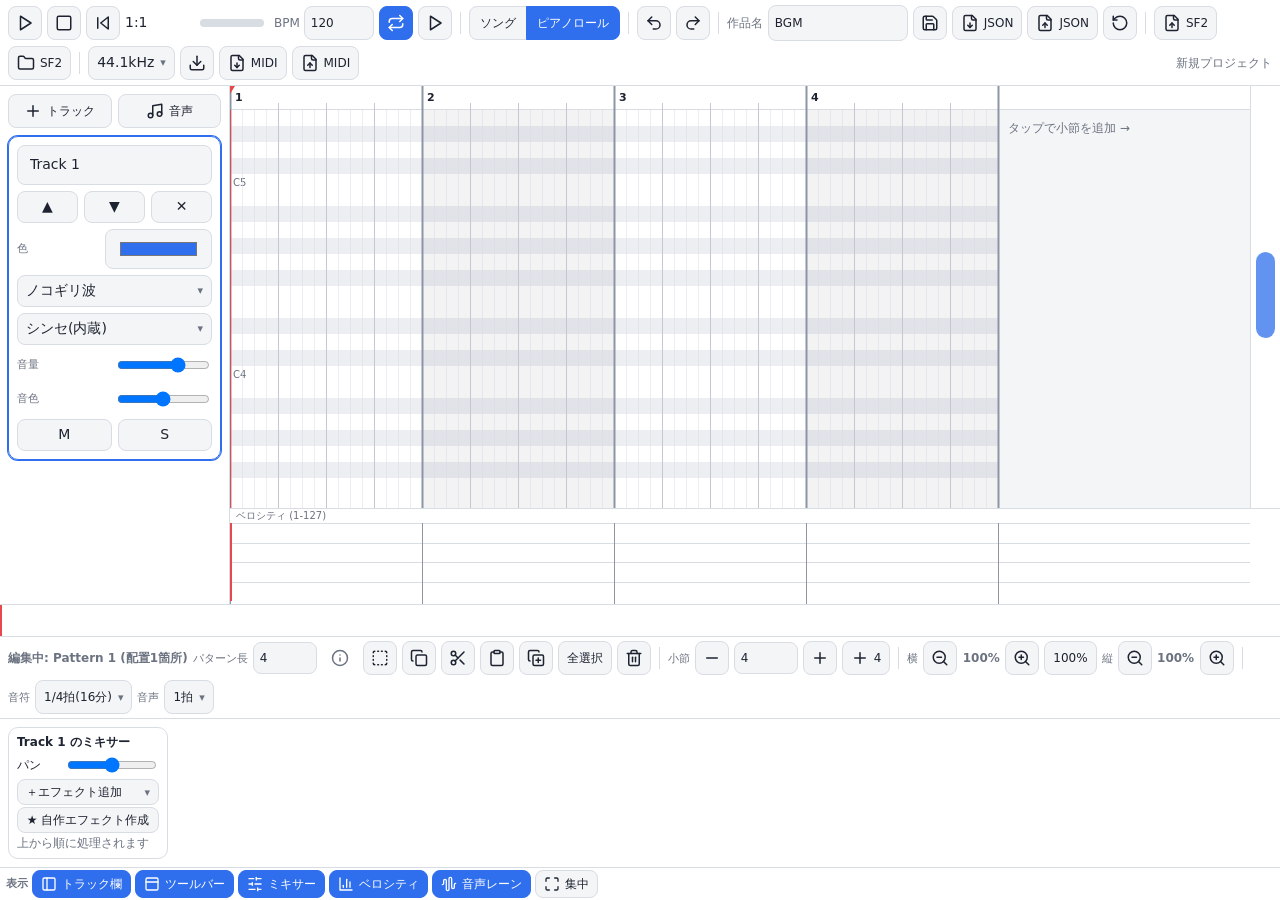
==== index.html @ 02122713 "Add files via upload" ====
<!DOCTYPE html>
<html lang="ja">
<head>
<meta charset="utf-8">
<meta name="viewport" content="width=device-width, initial-scale=1, viewport-fit=cover">
<link rel="icon" type="image/svg+xml" href="./favicon.svg">
<link rel="apple-touch-icon" href="./favicon.svg">
<title>BGM-notpc BGM</title>
<link rel="stylesheet" href="style.css">
</head>
<body>
<!-- アイコン: Lucide (https://lucide.dev, ISC License) をインラインSVGとして埋め込み。外部ファイル・通信は不要 -->
<svg width="0" height="0" style="position:absolute" aria-hidden="true" focusable="false"><defs>
<symbol id="i-play" viewBox="0 0 24 24"><polygon points="6 3 20 12 6 21 6 3"/></symbol>
<symbol id="i-pause" viewBox="0 0 24 24"><rect x="14" y="4" width="4" height="16" rx="1"/><rect x="6" y="4" width="4" height="16" rx="1"/></symbol>
<symbol id="i-square" viewBox="0 0 24 24"><rect width="18" height="18" x="3" y="3" rx="2"/></symbol>
<symbol id="i-skip-back" viewBox="0 0 24 24"><polygon points="19 20 9 12 19 4 19 20"/><line x1="5" x2="5" y1="19" y2="5"/></symbol>
<symbol id="i-repeat" viewBox="0 0 24 24"><path d="m17 2 4 4-4 4"/><path d="M3 11v-1a4 4 0 0 1 4-4h14"/><path d="m7 22-4-4 4-4"/><path d="M21 13v1a4 4 0 0 1-4 4H3"/></symbol>
<symbol id="i-undo" viewBox="0 0 24 24"><path d="M9 14 4 9l5-5"/><path d="M4 9h10.5a5.5 5.5 0 0 1 5.5 5.5a5.5 5.5 0 0 1-5.5 5.5H11"/></symbol>
<symbol id="i-redo" viewBox="0 0 24 24"><path d="m15 14 5-5-5-5"/><path d="M20 9H9.5A5.5 5.5 0 0 0 4 14.5A5.5 5.5 0 0 0 9.5 20H13"/></symbol>
<symbol id="i-save" viewBox="0 0 24 24"><path d="M15.2 3a2 2 0 0 1 1.4.6l3.8 3.8a2 2 0 0 1 .6 1.4V19a2 2 0 0 1-2 2H5a2 2 0 0 1-2-2V5a2 2 0 0 1 2-2z"/><path d="M17 21v-7a1 1 0 0 0-1-1H8a1 1 0 0 0-1 1v7"/><path d="M7 3v4a1 1 0 0 0 1 1h7"/></symbol>
<symbol id="i-download" viewBox="0 0 24 24"><path d="M21 15v4a2 2 0 0 1-2 2H5a2 2 0 0 1-2-2v-4"/><polyline points="7 10 12 15 17 10"/><line x1="12" x2="12" y1="15" y2="3"/></symbol>
<symbol id="i-file-down" viewBox="0 0 24 24"><path d="M15 2H6a2 2 0 0 0-2 2v16a2 2 0 0 0 2 2h12a2 2 0 0 0 2-2V7Z"/><path d="M14 2v4a2 2 0 0 0 2 2h4"/><path d="M12 18v-6"/><path d="m9 15 3 3 3-3"/></symbol>
<symbol id="i-file-up" viewBox="0 0 24 24"><path d="M15 2H6a2 2 0 0 0-2 2v16a2 2 0 0 0 2 2h12a2 2 0 0 0 2-2V7Z"/><path d="M14 2v4a2 2 0 0 0 2 2h4"/><path d="M12 12v6"/><path d="m15 15-3-3-3 3"/></symbol>
<symbol id="i-reset" viewBox="0 0 24 24"><path d="M3 12a9 9 0 1 0 9-9 9.75 9.75 0 0 0-6.74 2.74L3 8"/><path d="M3 3v5h5"/></symbol>
<symbol id="i-folder" viewBox="0 0 24 24"><path d="M20 20a2 2 0 0 0 2-2V8a2 2 0 0 0-2-2h-7.9a2 2 0 0 1-1.69-.9L9.6 3.9A2 2 0 0 0 7.93 3H4a2 2 0 0 0-2 2v13a2 2 0 0 0 2 2Z"/></symbol>
<symbol id="i-music" viewBox="0 0 24 24"><path d="M9 18V5l12-2v13"/><circle cx="6" cy="18" r="3"/><circle cx="18" cy="16" r="3"/></symbol>
<symbol id="i-plus" viewBox="0 0 24 24"><path d="M5 12h14"/><path d="M12 5v14"/></symbol>
<symbol id="i-minus" viewBox="0 0 24 24"><path d="M5 12h14"/></symbol>
<symbol id="i-trash" viewBox="0 0 24 24"><path d="M3 6h18"/><path d="M19 6v14c0 1-1 2-2 2H7c-1 0-2-1-2-2V6"/><path d="M8 6V4c0-1 1-2 2-2h4c1 0 2 1 2 2v2"/><line x1="10" x2="10" y1="11" y2="17"/><line x1="14" x2="14" y1="11" y2="17"/></symbol>
<symbol id="i-copy" viewBox="0 0 24 24"><rect width="14" height="14" x="8" y="8" rx="2" ry="2"/><path d="M4 16c-1.1 0-2-.9-2-2V4c0-1.1.9-2 2-2h10c1.1 0 2 .9 2 2"/></symbol>
<symbol id="i-copy-plus" viewBox="0 0 24 24"><line x1="15" x2="15" y1="12" y2="18"/><line x1="12" x2="18" y1="15" y2="15"/><rect width="14" height="14" x="8" y="8" rx="2" ry="2"/><path d="M4 16c-1.1 0-2-.9-2-2V4c0-1.1.9-2 2-2h10c1.1 0 2 .9 2 2"/></symbol>
<symbol id="i-scissors" viewBox="0 0 24 24"><circle cx="6" cy="6" r="3"/><path d="M8.12 8.12 12 12"/><path d="M20 4 8.12 15.88"/><circle cx="6" cy="18" r="3"/><path d="M14.8 14.8 20 20"/></symbol>
<symbol id="i-clipboard" viewBox="0 0 24 24"><rect width="8" height="4" x="8" y="2" rx="1" ry="1"/><path d="M16 4h2a2 2 0 0 1 2 2v14a2 2 0 0 1-2 2H6a2 2 0 0 1-2-2V6a2 2 0 0 1 2-2h2"/></symbol>
<symbol id="i-box-select" viewBox="0 0 24 24"><path d="M5 3a2 2 0 0 0-2 2"/><path d="M19 3a2 2 0 0 1 2 2"/><path d="M21 19a2 2 0 0 1-2 2"/><path d="M5 21a2 2 0 0 1-2-2"/><path d="M9 3h1"/><path d="M9 21h1"/><path d="M14 3h1"/><path d="M14 21h1"/><path d="M3 9v1"/><path d="M21 9v1"/><path d="M3 14v1"/><path d="M21 14v1"/></symbol>
<symbol id="i-zoom-in" viewBox="0 0 24 24"><circle cx="11" cy="11" r="8"/><line x1="21" x2="16.65" y1="21" y2="16.65"/><line x1="11" x2="11" y1="8" y2="14"/><line x1="8" x2="14" y1="11" y2="11"/></symbol>
<symbol id="i-zoom-out" viewBox="0 0 24 24"><circle cx="11" cy="11" r="8"/><line x1="21" x2="16.65" y1="21" y2="16.65"/><line x1="8" x2="14" y1="11" y2="11"/></symbol>
<symbol id="i-panel-left" viewBox="0 0 24 24"><rect width="18" height="18" x="3" y="3" rx="2"/><path d="M9 3v18"/></symbol>
<symbol id="i-panel-top" viewBox="0 0 24 24"><rect width="18" height="18" x="3" y="3" rx="2"/><path d="M3 9h18"/></symbol>
<symbol id="i-sliders" viewBox="0 0 24 24"><line x1="21" x2="14" y1="4" y2="4"/><line x1="10" x2="3" y1="4" y2="4"/><line x1="21" x2="12" y1="12" y2="12"/><line x1="8" x2="3" y1="12" y2="12"/><line x1="21" x2="16" y1="20" y2="20"/><line x1="12" x2="3" y1="20" y2="20"/><line x1="14" x2="14" y1="2" y2="6"/><line x1="8" x2="8" y1="10" y2="14"/><line x1="16" x2="16" y1="18" y2="22"/></symbol>
<symbol id="i-chart" viewBox="0 0 24 24"><path d="M3 3v18h18"/><path d="M18 17V9"/><path d="M13 17V5"/><path d="M8 17v-3"/></symbol>
<symbol id="i-waveform" viewBox="0 0 24 24"><path d="M2 13a2 2 0 0 0 2-2V7a2 2 0 0 1 4 0v13a2 2 0 0 0 4 0V4a2 2 0 0 1 4 0v13a2 2 0 0 0 4 0v-4a2 2 0 0 1 2-2"/></symbol>
<symbol id="i-maximize" viewBox="0 0 24 24"><path d="M8 3H5a2 2 0 0 0-2 2v3"/><path d="M21 8V5a2 2 0 0 0-2-2h-3"/><path d="M3 16v3a2 2 0 0 0 2 2h3"/><path d="M16 21h3a2 2 0 0 0 2-2v-3"/></symbol>
<symbol id="i-info" viewBox="0 0 24 24"><circle cx="12" cy="12" r="10"/><path d="M12 16v-4"/><path d="M12 8h.01"/></symbol>
<symbol id="i-eraser" viewBox="0 0 24 24"><path d="m7 21-4.3-4.3c-1-1-1-2.5 0-3.4l9.6-9.6c1-1 2.5-1 3.4 0l5.6 5.6c1 1 1 2.5 0 3.4L13 21"/><path d="M22 21H7"/><path d="m5 11 9 9"/></symbol>
<symbol id="i-ruler" viewBox="0 0 24 24"><path d="M21.3 15.3a2.4 2.4 0 0 1 0 3.4l-2.6 2.6a2.4 2.4 0 0 1-3.4 0L2.7 8.7a2.41 2.41 0 0 1 0-3.4l2.6-2.6a2.41 2.41 0 0 1 3.4 0Z"/><path d="m14.5 12.5 2-2"/><path d="m11.5 9.5 2-2"/><path d="m8.5 6.5 2-2"/><path d="m17.5 15.5 2-2"/></symbol>
<symbol id="i-move-h" viewBox="0 0 24 24"><polyline points="18 8 22 12 18 16"/><polyline points="6 8 2 12 6 16"/><line x1="2" x2="22" y1="12" y2="12"/></symbol>
</defs></svg>
<header>
<button id="play" class="ib sq" data-tip="再生 / 一時停止" data-key="Space" aria-label="再生 / 一時停止" data-toggle="1"><svg class="ic" aria-hidden="true"><use href="#i-play"/></svg></button><button id="stop" class="ib sq" data-tip="停止(先頭へ戻る)" aria-label="停止(先頭へ戻る)"><svg class="ic" aria-hidden="true"><use href="#i-square"/></svg></button><button id="rew" class="ib sq" data-tip="先頭へ戻る" aria-label="先頭へ戻る"><svg class="ic" aria-hidden="true"><use href="#i-skip-back"/></svg></button>
<span id="pos" data-tip="再生位置(小節:拍)">1:1</span>
<span id="mtw" data-tip="マスター出力レベル(赤くなるとクリップ)" style="display:inline-block;width:64px;height:8px;background:var(--line);border-radius:4px;overflow:hidden"><i id="mt" style="display:block;height:100%;width:0;background:var(--acc)"></i></span><b id="clip" style="color:#e5484d;font-size:12px;cursor:pointer" data-tip="クリックで解除"></b>
<label class="hl">BPM <input id="bpm" type="number" min="40" max="240" value="120" aria-label="BPM"></label>
<button id="loop" class="ib sq on" data-tip="ループ再生" aria-label="ループ再生" data-toggle="1"><svg class="ic" aria-hidden="true"><use href="#i-repeat"/></svg></button><button id="blockPlay" class="ib sq" data-tip="選択中のソングブロックだけ再生" aria-label="ブロック内を再生"><svg class="ic" aria-hidden="true"><use href="#i-play"/></svg></button><span class="sep"></span>
<span class="seg"><button id="vSong" data-tip="ソング画面(曲全体の配置)" aria-label="ソング画面">ソング</button><button id="vRoll" class="on" data-tip="ピアノロール画面(音符の編集)" aria-label="ピアノロール画面">ピアノロール</button></span><span class="sep"></span>
<button id="undo" class="ib sq" data-tip="元に戻す" data-key="Ctrl/⌘+Z" aria-label="元に戻す"><svg class="ic" aria-hidden="true"><use href="#i-undo"/></svg></button><button id="redo" class="ib sq" data-tip="やり直す" data-key="Ctrl/⌘+Shift+Z" aria-label="やり直す"><svg class="ic" aria-hidden="true"><use href="#i-redo"/></svg></button><span class="sep"></span>
<label class="hl" style="display:flex;align-items:center;gap:5px">作品名 <input id="projectName" type="text" value="BGM" maxlength="100" style="width:140px;min-height:36px" aria-label="作品名"></label><button id="save" class="ib sq" data-tip="プロジェクトを保存(ブラウザ内)" aria-label="プロジェクトを保存(ブラウザ内)"><svg class="ic" aria-hidden="true"><use href="#i-save"/></svg></button><button id="exp" class="ib lbl" data-tip="プロジェクトをJSONで書き出す" aria-label="プロジェクトをJSONで書き出す"><svg class="ic" aria-hidden="true"><use href="#i-file-down"/></svg><span class="lb">JSON</span></button><button id="imp" class="ib lbl" data-tip="プロジェクトをJSONから読み込む" aria-label="プロジェクトをJSONから読み込む"><svg class="ic" aria-hidden="true"><use href="#i-file-up"/></svg><span class="lb">JSON</span></button><button id="reset" class="ib sq danger" data-tip="プロジェクトをリセット(初期状態に戻す)" aria-label="プロジェクトをリセット(初期状態に戻す)"><svg class="ic" aria-hidden="true"><use href="#i-reset"/></svg></button><span class="sep"></span>
<button id="sf2b" class="ib lbl" data-tip="SF2音源ファイルを読み込む(複数可)" aria-label="SF2音源ファイルを読み込む(複数可)"><svg class="ic" aria-hidden="true"><use href="#i-file-up"/></svg><span class="lb">SF2</span></button><button id="sflB" class="ib lbl" data-tip="SF2ライブラリを開く" aria-label="SF2ライブラリを開く"><svg class="ic" aria-hidden="true"><use href="#i-folder"/></svg><span class="lb">SF2</span></button><span class="sep"></span>
<select id="sr" aria-label="サンプルレート" data-tip="サンプルレート(書き出し用)"><option value="44100">44.1kHz</option><option value="48000">48kHz</option></select><button id="wav" class="ib sq" data-tip="ダウンロード(音声の書き出し)" aria-label="ダウンロード(音声の書き出し)"><svg class="ic" aria-hidden="true"><use href="#i-download"/></svg></button><button id="mexp" class="ib lbl" data-tip="MIDIファイルとして書き出す" aria-label="MIDIファイルとして書き出す"><svg class="ic" aria-hidden="true"><use href="#i-file-down"/></svg><span class="lb">MIDI</span></button><button id="mimp" class="ib lbl" data-tip="MIDIファイルを読み込む" aria-label="MIDIファイルを読み込む"><svg class="ic" aria-hidden="true"><use href="#i-file-up"/></svg><span class="lb">MIDI</span></button>
<span id="st">読み込み中…</span>
</header>
<main>
<aside><div class="aact"><button id="add" class="ib lbl" data-tip="トラックを追加" aria-label="トラックを追加"><svg class="ic" aria-hidden="true"><use href="#i-plus"/></svg><span class="lb">トラック</span></button><button id="addA" class="ib lbl" data-tip="音声ファイルを読み込む(SE)" aria-label="音声ファイルを読み込む(SE)"><svg class="ic" aria-hidden="true"><use href="#i-music"/></svg><span class="lb">音声</span></button></div><div id="tl"></div><div id="atl"></div></aside>
<div id="rc"><div id="rt"><div id="roll"><div id="sz"><canvas id="cv"></canvas></div></div>
<div id="vs"><div id="vsT"></div></div></div>
<div id="alw"><canvas id="al"></canvas></div>
<div id="vlw"><canvas id="vl"></canvas></div></div>
</main>
<div id="hs"><div id="hsT"></div><i id="hsP"></i></div>
<div class="bar2" id="abar" style="display:none"><b id="ainfo"></b><input id="an" style="width:110px;min-height:32px"><select id="akd"><option value="vol">音量</option><option value="pitch">ピッチ</option><option value="echo">エコー</option></select><button id="amLine">折れ線</button><button id="amCurve">曲線</button><span class="acv">滑らかさ</span><input class="acv" id="asm" type="range" min="0" max="1" step=".05" style="width:90px;min-height:24px"><span class="apt">範囲±半音</span><input class="apt" id="arng" type="number" min="1" max="48" style="width:60px;min-height:32px;padding:2px 6px"><span class="aeo">遅延(秒)</span><input class="aeo" id="atm" type="number" step=".05" min=".02" max="1" style="width:64px;min-height:32px;padding:2px 6px"><span class="aeo">フィードバック</span><input class="aeo" id="afb" type="number" step=".05" min="0" max=".85" style="width:64px;min-height:32px;padding:2px 6px"><span>長さ(小節)</span><input id="alen" type="number" min="1" max="64" style="width:60px;min-height:32px;padding:2px 6px"><label><input type="checkbox" id="asnOn" checked>スナップ</label><span>点:タップ追加 / ドラッグ移動 / 右クリックかDelete削除 / 範囲選択:選択モードかShift</span></div>
<div class="bar2" id="sgbar" style="display:none"><b>ソング</b><select id="akind"><option value="vol">音量</option><option value="pitch">ピッチ</option><option value="echo">エコー</option></select><button id="sgAT">＋オートメーショントラック</button><button id="sgDelAT">AUTOトラック削除</button><input id="pn" placeholder="パターン名" style="width:130px;min-height:32px"><input id="pc" type="color" style="width:44px;min-height:32px;padding:2px"><button id="sgOpen">ピアノロールで開く</button><button id="sgDup">複製(同じパターンを参照)</button><button id="sgCopy">独立コピー</button><button id="sgDel">ブロック削除</button><button id="sgDelP">パターン削除</button><span class="sep"></span><button id="sgRange" class="ib lbl" data-toggle="1" data-tip="再生範囲編集モード: OFF(右端のドラッグは表示幅だけを変更)" aria-label="再生範囲編集モード"><svg class="ic" aria-hidden="true"><use href="#i-ruler"/></svg><span class="lb">再生範囲</span></button><button id="sgSizes" class="ib lbl" data-tip="選択ブロックの表示幅・再生範囲を数値で編集" aria-label="幅と再生範囲を編集"><svg class="ic" aria-hidden="true"><use href="#i-move-h"/></svg><span class="lb">幅・範囲</span></button><span class="sl">スナップ</span><select id="sgSnap" aria-label="ブロックのスナップ" data-dd-search="0" data-tip="ブロックの移動・幅・範囲のスナップ(なし=自由に細かく)"><option value="4" selected>1小節</option><option value="1">1拍</option><option value="0.25">1/16</option><option value="0">なし</option></select><span class="ib sq hint" tabindex="0" role="img" aria-label="操作のヒント" data-tip="空きマスをタップ:新規 / ダブルタップ:開く / 右端ドラッグ:表示幅(見た目のみ) / 長押し・右クリック:メニュー / 「再生範囲」ON:オレンジの取っ手で再生範囲を変更"><svg class="ic" aria-hidden="true"><use href="#i-info"/></svg></span></div>
<div class="bar2"><b id="pinfo"></b><span class="sl">パターン長</span><input id="plen" type="number" min="1" max="64" style="width:64px;min-height:32px;padding:2px 6px"><span class="ib sq hint" tabindex="0" role="img" aria-label="操作のヒント" data-tip="タップ:音符を追加 → もう一度タップ:削除(「消去」でON/OFF) / ドラッグ:移動 / 右端ドラッグ:長さ変更 / 範囲選択:選択モードかShift+ドラッグ / スマホ: 空き領域のドラッグでスクロール・2本指でズーム"><svg class="ic" aria-hidden="true"><use href="#i-info"/></svg></span><button id="mdsel" class="ib sq" data-tip="選択モード(ドラッグで範囲選択)" aria-label="選択モード(ドラッグで範囲選択)" data-toggle="1"><svg class="ic" aria-hidden="true"><use href="#i-box-select"/></svg></button><button id="cp" class="ib sq" data-tip="コピー" data-key="Ctrl/⌘+C" aria-label="コピー"><svg class="ic" aria-hidden="true"><use href="#i-copy"/></svg></button><button id="ct" class="ib sq" data-tip="切り取り" data-key="Ctrl/⌘+X" aria-label="切り取り"><svg class="ic" aria-hidden="true"><use href="#i-scissors"/></svg></button><button id="pst" class="ib sq" data-tip="貼り付け(再生位置へ)" data-key="Ctrl/⌘+V" aria-label="貼り付け(再生位置へ)"><svg class="ic" aria-hidden="true"><use href="#i-clipboard"/></svg></button><button id="dup" class="ib sq" data-tip="複製(選択を直後に)" data-key="Ctrl/⌘+D" aria-label="複製(選択を直後に)"><svg class="ic" aria-hidden="true"><use href="#i-copy-plus"/></svg></button><button id="sall" class="ib lbl" data-tip="すべて選択" data-key="Ctrl/⌘+A" aria-label="すべて選択"><span class="lb">全選択</span></button><button id="del" class="ib sq danger" data-tip="選択項目を削除(音符 / ブロック / クリップ)" data-key="Delete" aria-label="選択項目を削除(音符 / ブロック / クリップ)"><svg class="ic" aria-hidden="true"><use href="#i-trash"/></svg></button><span class="sep"></span><span class="sl">小節</span><button id="bm" class="ib sq" data-tip="小節数を1減らす" aria-label="小節数を1減らす"><svg class="ic" aria-hidden="true"><use href="#i-minus"/></svg></button><input id="bars" type="number" min="1" max="256" value="4"><button id="bp" class="ib sq" data-tip="小節数を1増やす" aria-label="小節数を1増やす"><svg class="ic" aria-hidden="true"><use href="#i-plus"/></svg></button><button id="bp4" class="ib lbl" data-tip="小節数を4増やす" aria-label="小節数を4増やす"><svg class="ic" aria-hidden="true"><use href="#i-plus"/></svg><span class="lb">4</span></button><span class="sep"></span><span class="sl">横</span><button id="zhm" class="ib sq" data-tip="横ズーム縮小" data-key="Ctrl+ホイール" aria-label="横ズーム縮小"><svg class="ic" aria-hidden="true"><use href="#i-zoom-out"/></svg></button><b id="zhl" class="zv">100%</b><button id="zhp" class="ib sq" data-tip="横ズーム拡大" data-key="Ctrl+ホイール" aria-label="横ズーム拡大"><svg class="ic" aria-hidden="true"><use href="#i-zoom-in"/></svg></button><button id="zhr" class="ib lbl" data-tip="横ズームを100%に戻す" aria-label="横ズームを100%に戻す"><span class="lb">100%</span></button><span class="sl">縦</span><button id="zvm" class="ib sq" data-tip="縦ズーム縮小" aria-label="縦ズーム縮小"><svg class="ic" aria-hidden="true"><use href="#i-zoom-out"/></svg></button><b id="zvl" class="zv">100%</b><button id="zvp" class="ib sq" data-tip="縦ズーム拡大" aria-label="縦ズーム拡大"><svg class="ic" aria-hidden="true"><use href="#i-zoom-in"/></svg></button><span class="sep"></span><span class="sl">音符</span><select id="grid" aria-label="音符スナップ" data-tip="音符スナップ(細かさ)"><option value="1">1拍(4分)</option><option value="0.5">1/2拍(8分)</option><option value="0.25" selected>1/4拍(16分)</option><option value="0.125">1/8拍(32分)</option><option value="0.0625">1/16拍(64分)</option><option value="0.3333333333333333">3連(1/3拍)</option><option value="0.16666666666666666">3連(1/6拍)</option><option value="0.01">ほぼ自由</option></select><span class="sl">音声</span><select id="asn" aria-label="音声スナップ" data-tip="音声クリップのスナップ"><option value="4">1小節</option><option value="1" selected>1拍</option><option value="0.25">1/16</option><option value="0">なし</option></select><span id="info"></span></div>
<div id="mx"></div>
<div id="dock"><b style="font-size:11px;color:var(--mut);align-self:center;white-space:nowrap">表示</b><button class="ib lbl" data-pn="tr" data-toggle="1" data-tip="トラック欄の表示 / 非表示" aria-label="トラック欄の表示 / 非表示"><svg class="ic" aria-hidden="true"><use href="#i-panel-left"/></svg><span class="lb">トラック欄</span></button><button class="ib lbl" data-pn="tb" data-toggle="1" data-tip="編集ツールバーの表示 / 非表示" aria-label="編集ツールバーの表示 / 非表示"><svg class="ic" aria-hidden="true"><use href="#i-panel-top"/></svg><span class="lb">ツールバー</span></button><button class="ib lbl" data-pn="mx" data-toggle="1" data-tip="ミキサーの表示 / 非表示" aria-label="ミキサーの表示 / 非表示"><svg class="ic" aria-hidden="true"><use href="#i-sliders"/></svg><span class="lb">ミキサー</span></button><button class="ib lbl" data-pn="vl" data-toggle="1" data-tip="ベロシティの表示 / 非表示" aria-label="ベロシティの表示 / 非表示"><svg class="ic" aria-hidden="true"><use href="#i-chart"/></svg><span class="lb">ベロシティ</span></button><button class="ib lbl" data-pn="al" data-toggle="1" data-tip="音声レーンの表示 / 非表示" aria-label="音声レーンの表示 / 非表示"><svg class="ic" aria-hidden="true"><use href="#i-waveform"/></svg><span class="lb">音声レーン</span></button><button id="pnFocus" class="ib lbl" data-toggle="1" data-tip="すべてのパネルをしまう(集中)" aria-label="すべてのパネルをしまう"><svg class="ic" aria-hidden="true"><use href="#i-maximize"/></svg><span class="lb">集中</span></button></div>
<input type="file" id="file" accept=".json" hidden>
<input type="file" id="sf2f" accept=".sf2,.sf3" multiple hidden>
<input type="file" id="midf" accept=".mid,.midi" hidden>
<div id="sbpo" hidden><div class="xdlg" role="dialog" aria-modal="true" aria-labelledby="sbTtl"><h2 id="sbTtl">ブロックの表示幅・再生範囲</h2>
 <div id="sbName" style="font-weight:bold"></div>
 <label>表示幅(拍) — 見た目だけ。再生範囲・音符は変わりません<span class="xr"><input type="range" id="sbWs" min="0.5" step="0.25" aria-label="表示幅"><input type="number" id="sbW" min="0.5" step="0.25" aria-label="表示幅(拍)"></span></label>
 <label>再生範囲(拍) — 実際に再生される長さ<span class="xr"><input type="number" id="sbR" min="0.25" step="0.25" aria-label="再生範囲(拍)"><span id="sbRb" style="font-size:12px;color:var(--mut)"></span></span></label>
 <div id="sbInfo"></div>
 <div class="xb" style="justify-content:flex-start"><button id="sbFit">表示幅を再生範囲に合わせる</button><button id="sbReset">表示幅を初期値に戻す</button></div>
 <div id="sbMsg" role="status" aria-live="polite"></div>
 <div class="xb"><button id="sbClose" class="pri">閉じる</button></div></div></div>
<div id="sepo" hidden><div class="xdlg" role="dialog" aria-modal="true" aria-labelledby="seTtl"><h2 id="seTtl">SEの編集</h2>
 <div style="display:grid;gap:2px"><b id="seName"></b><span id="seFile" style="font-size:11px;color:var(--mut)"></span></div>
 <canvas id="seCv" style="width:100%;height:70px;border:1px solid var(--line);border-radius:8px;background:var(--bg)"></canvas>
 <label>音量(このSEだけ・0〜100%)<span class="xr"><input type="range" id="seVol" min="0" max="100" step="1" aria-label="SEの音量"><input type="number" id="seVolN" min="0" max="100" step="1" aria-label="SEの音量(%)"><span>%</span></span></label>
 <label>開始位置(秒)<span class="xr"><input type="range" id="seS" step="0.01" aria-label="開始位置"><input type="number" id="seSN" step="0.01" aria-label="開始位置(秒)"></span></label>
 <label>終了位置(秒)<span class="xr"><input type="range" id="seE" step="0.01" aria-label="終了位置"><input type="number" id="seEN" step="0.01" aria-label="終了位置(秒)"></span></label>
 <div id="seInfo"></div>
 <div class="xr"><button id="sePrev">▶ 試聴</button><div class="xbar" id="seBar" style="flex:1"><i></i></div></div>
 <div id="seMsg" role="status" aria-live="polite"></div>
 <div class="xb"><button id="seRst">初期値に戻す</button><button id="seClose" class="pri">閉じる</button></div></div></div>
<div id="xpo" hidden><div class="xdlg" role="dialog" aria-modal="true" aria-labelledby="xTtl"><h2 id="xTtl">ダウンロード(音声の書き出し)</h2>
 <label>ファイル名<span class="xr"><input id="xName" maxlength="100" autocomplete="off" spellcheck="false"><span class="xext" id="xExt">.wav</span></span></label>
 <label>出力形式<select id="xFmt" data-dd-search="0" aria-label="出力形式"></select><span id="xFmtNote" style="font-size:11px"></span></label>
 <label>サンプルレート<select id="xSr" data-dd-search="0" aria-label="サンプルレート"><option value="44100">44.1kHz</option><option value="48000">48kHz</option></select></label>
 <label>全体音量(書き出す音声にだけ適用。DAW内のトラック音量・ミキサーは変わりません)<span class="xr"><input type="range" id="xVol" min="0" max="200" step="1" value="100" aria-label="全体音量"><input type="number" id="xVolN" min="0" max="200" step="1" value="100" aria-label="全体音量(%)"><span>%</span></span></label>
 <div><div class="xr"><button id="xPrev">▶ プレビュー</button><div class="xbar" id="xBar" style="flex:1"><i></i></div></div></div>
 <div id="xMsg" role="status" aria-live="polite"></div>
 <div class="xb"><button id="xCancel">キャンセル</button><button id="xGo" class="pri">ダウンロード</button></div></div></div>
<div id="sfl" hidden>
 <div class="sflt"><b>♪ SF2ライブラリ</b><button id="sflAdd">SF2追加(複数可)</button><button id="sflNewF">フォルダー作成</button>
  <input id="sflQ" placeholder="検索(音色名・SF2名・フォルダー名)" style="width:210px"><select id="sflOrd"><option value="name">名前順</option><option value="folder">フォルダー順(作成順)</option></select>
  <label><input type="checkbox" id="sflFav">★のみ</label><label title="追加するSF2のコピーをこのブラウザ内に保存します(次回から再選択不要)"><input type="checkbox" id="sflAuto" checked>追加時にブラウザへ保存</label>
  <label>設定先トラック<select id="sflTgt"></select></label><button id="sflClose">閉じる</button></div>
 <div class="sflm"><div id="sflL"></div><div id="sflR"></div></div>
 <div id="sflLog"></div><div id="sflInfo" style="padding:3px 10px;font-size:11px;color:var(--mut);background:var(--panel)"></div></div>
<input type="file" id="fsF" accept=".json,application/json" hidden>
<div id="fxs" hidden>
 <div class="fxt"><b>★ 自作エフェクト</b><select id="fsSel"></select><button id="fsNew">新規</button><button id="fsDup">複製</button><button id="fsDel">削除</button>
  <input id="fsName" placeholder="エフェクト名"><button id="fsUndo">↶</button><button id="fsRedo">↷</button>
  <button id="fsAudA">試聴(音階)</button><button id="fsAudN">試聴(ノイズ)</button><button id="fsStop">■</button><button id="fsAdd">選択トラックに追加</button>
  <button id="fsExp">JSON書出</button><button id="fsImp">JSON読込</button>
  <button id="fsZm">－</button><b id="fsZl">100%</b><button id="fsZp">＋</button><button id="fsFit">全体表示</button><button id="fsClose">閉じる</button></div>
 <div class="fxm"><div id="fsPal"></div><div id="fsWs"><div id="fsWorld"><svg id="fsSvg"></svg><div id="fsNodes"></div></div></div><div id="fsIns"></div></div>
 <div id="fsMsg"></div></div>
<input type="file" id="audf" accept="audio/*,.wav,.mp3,.ogg,.m4a,.flac" hidden>
<script src="script.js"></script>
</body>
</html>
---- style.css ----
:root{--bg:#f4f5f7;--panel:#fff;--fg:#1d2330;--mut:#6b7280;--line:#d8dce3;--acc:#2f6fed;--note:#2f6fed;--black:#eceef2;--beat:#c3c8d2;--bar:#8d95a5;box-sizing:border-box;padding-top:env(safe-area-inset-top,0px);padding-bottom:env(safe-area-inset-bottom,0px)}
@media(prefers-color-scheme:dark){:root:not([data-theme="light"]){--bg:#14171d;--panel:#1d222b;--fg:#e6e9ef;--mut:#98a1b2;--line:#2e3542;--acc:#5b92ff;--note:#5b92ff;--black:#181c23;--beat:#3a4252;--bar:#5a6478}}
:root[data-theme="dark"]{--bg:#14171d;--panel:#1d222b;--fg:#e6e9ef;--mut:#98a1b2;--line:#2e3542;--acc:#5b92ff;--note:#5b92ff;--black:#181c23;--beat:#3a4252;--bar:#5a6478}
*{box-sizing:border-box}html,body{margin:0;height:100%}@supports(height:100dvh){html,body{height:100dvh}}body{overscroll-behavior:none}
body{background:var(--bg);color:var(--fg);font:14px/1.4 system-ui,-apple-system,"Hiragino Sans","Noto Sans JP",sans-serif;display:flex;flex-direction:column;background-color:var(--bg)}
header{display:flex;flex-wrap:wrap;gap:8px;align-items:center;padding:8px;background:var(--panel);border-bottom:1px solid var(--line)}
button,select,input{font:inherit;color:var(--fg);background:var(--bg);border:1px solid var(--line);border-radius:8px;padding:8px 12px;min-height:40px}
button{cursor:pointer}button.on{background:var(--acc);color:#fff;border-color:var(--acc)}
input[type=range]{padding:0;min-height:24px}
#bpm{width:70px}#st{color:var(--mut);margin-left:auto;font-size:12px}#pos{font-variant-numeric:tabular-nums;min-width:70px}
main{flex:1;display:flex;min-height:0}
aside{width:230px;max-width:42vw;overflow:auto;background:var(--panel);border-right:1px solid var(--line);padding:8px;flex-shrink:0}
.trk{border:1px solid var(--line);border-radius:10px;padding:8px;margin-bottom:8px;display:grid;gap:6px}
.trk.sel{border-color:var(--acc);box-shadow:0 0 0 1px var(--acc)}
.trk .r{display:flex;gap:6px;align-items:center}.trk .r>*{flex:1;min-width:0}
.trk button{padding:4px 8px;min-height:32px;flex:0 0 auto}
.trk label{font-size:11px;color:var(--mut);flex:0 0 auto}
#roll{flex:1;overflow:auto;position:relative}
canvas{display:block;touch-action:none;-webkit-touch-callout:none;-webkit-user-select:none;user-select:none}
#sz{position:relative}#cv{position:sticky;top:0;left:0}
#bars{width:64px;min-height:32px;padding:2px 6px}
.bar2{display:flex;gap:8px;padding:6px 8px;background:var(--panel);border-top:1px solid var(--line);align-items:center;flex-wrap:wrap;font-size:12px;color:var(--mut)}
#mx{display:flex;gap:8px;overflow:auto;padding:8px;background:var(--panel);border-top:1px solid var(--line);max-height:170px;align-items:stretch;flex-shrink:0}
.fx{border:1px solid var(--line);border-radius:10px;padding:6px 8px;min-width:160px;display:grid;gap:2px;font-size:12px;align-content:start}
.fx label{display:flex;gap:6px;align-items:center;justify-content:space-between}.fx input[type=range]{width:90px;min-height:20px}
.fx button{padding:2px 8px;min-height:26px}.fx button.on{background:var(--acc);color:#fff;border-color:var(--acc)}.fx .fv{font-size:11px;color:var(--mut);min-width:46px;text-align:right}
@media(pointer:coarse){.fx input[type=range]{width:140px;min-height:34px}.fx button{min-height:38px;min-width:38px}.fx{min-width:190px}}.fx .h{display:flex;gap:4px;align-items:center}.fx .h b{flex:1}
#rc{flex:1;display:flex;flex-direction:column;min-width:0;min-height:0}#rt{flex:1;display:flex;min-height:0}
#vlw{height:96px;flex-shrink:0;border-top:1px solid var(--line);padding-right:30px;background:var(--panel)}#vl{cursor:ns-resize;touch-action:none}
#alw{flex-shrink:0;overflow-y:auto;overflow-x:hidden;border-top:1px solid var(--line);padding-right:30px;background:var(--panel);display:none}#al{display:block;touch-action:none}
#hs{position:relative;height:32px;background:var(--panel);border-top:1px solid var(--line);flex-shrink:0;touch-action:none;user-select:none;-webkit-user-select:none}
#hsT{position:absolute;top:5px;bottom:5px;left:0;width:60px;background:var(--acc);opacity:.75;border-radius:11px;cursor:grab;touch-action:none}
#hsP{position:absolute;top:0;bottom:0;width:2px;background:#e5484d;pointer-events:none;left:0}
.bar2 button{min-height:32px;padding:2px 10px}
#vs{position:relative;width:30px;background:var(--panel);border-left:1px solid var(--line);flex-shrink:0;touch-action:none;user-select:none;-webkit-user-select:none}
#vsT{position:absolute;left:5px;right:5px;top:0;height:60px;background:var(--acc);opacity:.75;border-radius:11px;cursor:grab;touch-action:none}
body.fxopen{overflow:hidden}
#fxs{position:fixed;inset:0;z-index:60;background:var(--bg);display:flex;flex-direction:column;overscroll-behavior:contain;padding-top:env(safe-area-inset-top,0px);padding-bottom:env(safe-area-inset-bottom,0px)}
#fxs[hidden]{display:none!important}
.fxt{display:flex;flex-wrap:wrap;gap:6px;align-items:center;padding:6px 8px;background:var(--panel);border-bottom:1px solid var(--line)}
.fxt button,.fxt select,.fxt input{min-height:38px}.fxt input#fsName{width:150px}
.fxm{flex:1;display:flex;min-height:0}
#fsPal{width:150px;overflow:auto;background:var(--panel);border-right:1px solid var(--line);padding:6px;flex-shrink:0}
#fsPal b{display:block;font-size:12px;color:var(--mut);margin:8px 0 4px}#fsPal button{width:100%;margin-bottom:4px;min-height:40px;text-align:left}
#fsWs{position:relative;flex:1;overflow:hidden;touch-action:none;user-select:none;-webkit-user-select:none;background:var(--bg);background-image:radial-gradient(var(--line) 1.2px,transparent 1.2px);background-size:24px 24px}
#fsWorld{position:absolute;left:0;top:0;transform-origin:0 0;width:1px;height:1px}
#fsSvg{position:absolute;left:0;top:0;width:1px;height:1px;overflow:visible;pointer-events:none}
.eh{pointer-events:stroke;cursor:pointer}.ev{fill:none;stroke-width:3;pointer-events:none}.ev.a{stroke:var(--acc)}.ev.c{stroke:#e0902d;stroke-dasharray:6 4}.ev.sel{stroke-width:5;stroke:#e5484d}
#fsNodes{position:absolute;left:0;top:0}
.fn{position:absolute;min-width:150px;background:var(--panel);border:2px solid var(--line);border-radius:12px;box-shadow:0 2px 8px rgba(0,0,0,.18)}
.fn.sel{border-color:var(--acc)}.fn.dim{opacity:.55}.fn .fh{display:flex;align-items:center;gap:6px;padding:6px 8px;font-weight:bold;font-size:13px;cursor:grab;background:var(--black);border-radius:10px 10px 0 0}
.fn .fh span{flex:1}.fn .fdel{border:0;background:transparent;min-height:30px;min-width:30px;font-size:15px;cursor:pointer;color:var(--mut)}
.fn .fb{display:flex;justify-content:space-between;gap:10px;padding:2px 0}.fcol{display:flex;flex-direction:column}
.pt{display:flex;align-items:center;gap:6px;min-height:34px;padding:0 4px;font-size:11px;color:var(--mut);cursor:crosshair}
.pt.out{flex-direction:row-reverse}.pt i{width:20px;height:20px;border-radius:50%;border:3px solid var(--acc);background:var(--panel);flex-shrink:0}
.pt.c i{border-color:#e0902d;border-radius:5px}.pt.pend i{background:var(--acc)}.pt.c.pend i{background:#e0902d}
#fsIns{width:250px;overflow:auto;background:var(--panel);border-left:1px solid var(--line);padding:8px;flex-shrink:0;display:grid;gap:6px;align-content:start;font-size:13px}
#fsIns label{display:grid;gap:3px}#fsIns input[type=range]{width:100%;min-height:30px}#fsIns input[type=number],#fsIns input:not([type]){min-height:36px}
#fsIns .fv{font-size:11px;color:var(--mut)}#fsMsg{padding:4px 10px;font-size:12px;color:var(--mut);background:var(--panel);border-top:1px solid var(--line);min-height:26px}
@media(max-width:760px){.fxm{flex-direction:column}#fsPal{width:auto;display:flex;gap:4px;overflow-x:auto;border-right:0;border-bottom:1px solid var(--line);flex-shrink:0}#fsPal b{display:none}#fsPal button{width:auto;white-space:nowrap;margin:0}#fsIns{width:auto;max-height:36%;border-left:0;border-top:1px solid var(--line)}}
.hid{display:none!important}
#dock{display:flex;gap:6px;padding:3px 6px;background:var(--panel);border-top:1px solid var(--line);flex-shrink:0;overflow-x:auto;white-space:nowrap}
#dock button{min-height:30px;padding:2px 10px;font-size:12px;flex-shrink:0}
#sfl{position:fixed;inset:0;z-index:62;background:var(--bg);display:flex;flex-direction:column;padding-top:env(safe-area-inset-top,0px);padding-bottom:env(safe-area-inset-bottom,0px);overscroll-behavior:contain}
#sfl[hidden]{display:none!important}
.sflt{display:flex;flex-wrap:wrap;gap:6px;align-items:center;padding:6px 8px;background:var(--panel);border-bottom:1px solid var(--line)}
.sflt button,.sflt select,.sflt input:not([type=checkbox]){min-height:38px}.sflt label{display:flex;gap:4px;align-items:center;font-size:12px}
.sflm{flex:1;display:flex;min-height:0}#sflL{width:300px;overflow:auto;background:var(--panel);border-right:1px solid var(--line);padding:6px;flex-shrink:0}
#sflR{flex:1;overflow:auto;padding:8px;min-width:0}
.sfd{display:flex;align-items:center;gap:4px;padding:2px 4px;font-weight:bold;border-radius:8px;min-height:38px;cursor:pointer;margin-top:4px}.sfd>span{flex:1}.sfd.drop{outline:2px dashed var(--acc)}
.sfd button,.sff button{min-height:32px;min-width:32px;padding:0 6px}
.sff{display:flex;align-items:center;gap:4px;padding:2px 6px 2px 20px;border-radius:8px;min-height:40px;cursor:pointer;font-size:13px}
.sff.sel{background:var(--black);outline:1px solid var(--acc)}.sff>span{flex:1;min-width:0;overflow:hidden;text-overflow:ellipsis;white-space:nowrap}.sff small{color:var(--mut);font-size:10px;white-space:nowrap}
.plr{display:flex;align-items:center;gap:6px;padding:2px 4px;border-bottom:1px solid var(--line);min-height:42px}.plr .pn{flex:1;min-width:0}.plr .pm{font-size:11px;color:var(--mut)}.plr button{min-height:36px;min-width:36px}
.sfh{display:flex;flex-wrap:wrap;gap:6px;align-items:center;margin-bottom:8px}.sfh button,.sfh select{min-height:36px}
#sflLog{max-height:96px;overflow:auto;font-size:12px;padding:4px 10px;background:var(--panel);border-top:1px solid var(--line)}
#sflLog .ok{color:#2da44e}#sflLog .warn{color:#d4a017}#sflLog .err{color:#e5484d}
@media(max-width:760px){.sflm{flex-direction:column}#sflL{width:auto;max-height:42%;border-right:0;border-bottom:1px solid var(--line)}}
.dd{display:inline-block;position:relative;max-width:100%;vertical-align:middle}
.dd>button{display:flex;align-items:center;gap:6px;width:100%;text-align:left;cursor:pointer;overflow:hidden}
.dd>button .dl{flex:1;min-width:0;overflow:hidden;text-overflow:ellipsis;white-space:nowrap}
.dd>button .dc{color:var(--mut);font-size:11px;transition:transform .15s}.dd>button[aria-expanded=true] .dc{transform:rotate(180deg)}
.dd>button:disabled{opacity:.5;cursor:not-allowed}.dd>button:focus-visible{outline:2px solid var(--acc);outline-offset:1px}
.dd-native{display:none!important}
.trk .dd,.fx .dd{width:100%}.fxt .dd>button,.sflt .dd>button{min-height:38px}.sfh .dd>button{min-height:36px}
.ddp{position:fixed;z-index:200;display:flex;flex-direction:column;background:var(--panel);color:var(--fg);border:1px solid var(--line);border-radius:12px;box-shadow:0 10px 30px rgba(0,0,0,.3);opacity:0;transform:translateY(-6px) scale(.98);transform-origin:top;transition:opacity .13s ease,transform .13s ease;overflow:hidden;pointer-events:none;touch-action:pan-y}
.ddp.up{transform-origin:bottom;transform:translateY(6px) scale(.98)}.ddp.open{opacity:1;transform:none;pointer-events:auto}
.dds{padding:6px;border-bottom:1px solid var(--line)}.dds input{width:100%;min-height:38px}
.ddl{overflow:auto;flex:1;min-height:0;padding:4px;overscroll-behavior:contain;outline:none;-webkit-overflow-scrolling:touch}
.ddi,.ddg{display:flex;align-items:center;gap:6px;min-height:38px;padding:4px 8px;border-radius:8px;cursor:pointer;font-size:13px;user-select:none;-webkit-user-select:none}
.ddg{font-weight:bold;color:var(--mut)}.ddg .dtg{width:14px}.ddg small{margin-left:auto;color:var(--mut);font-size:11px;font-weight:normal}
.ddi.sel{background:var(--black)}.ddi.act,.ddg.act{background:var(--black);outline:2px solid var(--acc);outline-offset:-2px}
.ddi[aria-disabled=true]{opacity:.45;cursor:not-allowed}.ddi .dk{width:16px;color:var(--acc);font-weight:bold;flex-shrink:0}.ddi .dic{width:22px;text-align:center;flex-shrink:0}
.ddi .dt{flex:1;min-width:0;overflow:hidden;text-overflow:ellipsis}.ddi small{display:block;color:var(--mut);font-size:11px;white-space:normal}
@media(prefers-reduced-motion:reduce){.ddp,.dd>button .dc{transition:none}}
#xpo,#sepo,#sbpo{position:fixed;inset:0;z-index:70;display:flex;align-items:center;justify-content:center;padding:12px;background:rgba(0,0,0,.55);-webkit-backdrop-filter:blur(6px);backdrop-filter:blur(6px);padding-top:max(12px,env(safe-area-inset-top,0px));padding-bottom:max(12px,env(safe-area-inset-bottom,0px))}
#xpo[hidden],#sepo[hidden],#sbpo[hidden]{display:none!important}
.xdlg{width:min(94vw,470px);max-height:100%;overflow:auto;background:var(--panel);color:var(--fg);border:1px solid var(--line);border-radius:14px;box-shadow:0 16px 48px rgba(0,0,0,.45);padding:14px 16px;display:grid;gap:12px;overscroll-behavior:contain}
.xdlg h2{margin:0;font-size:16px}.xdlg label{display:grid;gap:4px;font-size:12px;color:var(--mut)}.xdlg .xr{display:flex;gap:8px;align-items:center}.xdlg .xr>input[type=range]{flex:1;min-height:30px}
.xdlg input:not([type=range]):not([type=checkbox]){min-height:40px;width:100%}.xdlg #xVolN{width:78px}.xdlg .xext{color:var(--mut);font-size:13px;white-space:nowrap}
.xdlg .xb{display:flex;gap:8px;justify-content:flex-end;flex-wrap:wrap}.xdlg .xb button{min-height:42px;padding:0 16px}.xdlg button.pri{background:var(--acc);color:#fff;border-color:var(--acc)}
.xbar{height:8px;border-radius:4px;background:var(--line);overflow:hidden}.xbar i{display:block;height:100%;width:0;background:var(--acc);transition:width .1s}.xbar.ind i{width:35%;animation:xind 1s ease-in-out infinite alternate}
@keyframes xind{from{margin-left:0}to{margin-left:65%}}#xMsg{font-size:12px;min-height:18px;color:var(--mut)}#xMsg.err{color:#e5484d}#xMsg.warn{color:#d4a017}#xMsg.ok{color:#2da44e}
@media(prefers-reduced-motion:reduce){.xbar.ind i{animation:none;width:100%}}
#seMsg{font-size:12px;min-height:16px;color:var(--mut)}#seMsg.err{color:#e5484d}#seInfo{font-size:12px;color:var(--mut)}
#seVolN,#seSN,#seEN,#sbW,#sbR{width:96px!important}#sbInfo{font-size:12px;color:var(--mut);line-height:1.5}#sbMsg{font-size:12px;min-height:16px;color:var(--mut)}.ctxm{min-width:200px}.ctxm .ddi{min-height:42px}#sepo .xdlg input[type=range]{min-height:30px}
/* ---- アイコンボタン(統一デザイン) ---- */
.ic{width:18px;height:18px;fill:none;stroke:currentColor;stroke-width:2;stroke-linecap:round;stroke-linejoin:round;flex-shrink:0;pointer-events:none}
button.ib,span.ib{display:inline-flex;align-items:center;justify-content:center;gap:5px;height:34px;min-height:34px;min-width:34px;padding:0 8px;border-radius:8px;border:1px solid var(--line);background:var(--bg);color:var(--fg);cursor:pointer;line-height:1;flex-shrink:0;transition:background .12s,border-color .12s,color .12s}
button.ib.sq{width:34px;padding:0}button.ib .lb{font-size:12px;white-space:nowrap}
button.ib:hover,span.ib.hint:hover{background:var(--black);border-color:var(--mut)}
button.ib:active{transform:translateY(1px)}
button.ib.on{background:var(--acc);border-color:var(--acc);color:#fff}button.ib.on:hover{filter:brightness(1.08)}
button.ib.danger:hover{color:#e5484d;border-color:#e5484d}
button.ib:focus-visible,span.ib.hint:focus-visible,header select:focus-visible,header input:focus-visible{outline:2px solid var(--acc);outline-offset:1px}
button.ib:disabled{opacity:.45;cursor:not-allowed}
span.ib.hint{cursor:help;border-color:transparent;background:transparent;color:var(--mut)}
.sep{width:1px;height:22px;background:var(--line);margin:0 3px;flex-shrink:0}
.sl{font-size:11px;color:var(--mut);white-space:nowrap}.zv{font-size:12px;min-width:38px;text-align:center}
.hl{display:inline-flex;align-items:center;gap:4px;font-size:12px;color:var(--mut)}header .hl input{width:62px;height:34px;min-height:34px;padding:0 6px}
header{gap:5px;padding:5px 8px}header select,.bar2 select{height:34px;min-height:34px;padding:0 6px}
header .dd>button,.bar2 .dd>button{height:34px;min-height:34px;padding:0 8px}
.seg{display:inline-flex}.seg button{height:34px;min-height:34px;padding:0 10px;border-radius:0;font-size:12px;margin-left:-1px}.seg button:first-child{border-radius:8px 0 0 8px;margin-left:0}.seg button:last-child{border-radius:0 8px 8px 0}.seg button.on{background:var(--acc);border-color:var(--acc);color:#fff;position:relative;z-index:1}
.bar2{gap:5px;padding:4px 8px}.aact{display:flex;gap:6px;margin-bottom:8px}.aact .ib{flex:1}
#dock{gap:4px;padding:2px 6px}#dock button.ib{height:28px;min-height:28px;padding:0 8px;font-size:12px}#dock .ic{width:16px;height:16px}
#tip{position:fixed;z-index:300;pointer-events:none;opacity:0;transform:translateY(2px);transition:opacity .12s,transform .12s;background:#15181e;color:#f2f4f8;border:1px solid #3a4252;border-radius:7px;padding:5px 8px;font-size:12px;line-height:1.35;max-width:min(320px,92vw);box-shadow:0 6px 18px rgba(0,0,0,.35)}
#tip.show{opacity:1;transform:none}#tip kbd{margin-left:8px;padding:1px 5px;border-radius:4px;background:#2b3240;border:1px solid #444d5f;font:11px/1.4 ui-monospace,monospace;color:#cfd6e4}
@media(prefers-reduced-motion:reduce){#tip,button.ib{transition:none}}
@media(max-width:700px){#dock button.ib .lb{display:none}}
button,select,input,label{touch-action:manipulation}
@media(pointer:coarse){button.ib{height:40px;min-height:40px;min-width:40px}button.ib.sq{width:40px}#dock button.ib{height:34px;min-height:34px}header .hl input,header select,.bar2 select,header .dd>button,.bar2 .dd>button,.seg button{height:40px;min-height:40px}
  input,select,textarea{font-size:16px}.sep{height:26px}}
@media(max-width:700px){header{padding:4px 6px;gap:4px}#st{flex-basis:100%;order:99;font-size:11px;margin-left:0}#mtw{width:44px!important}
  .bar2{flex-wrap:nowrap;overflow-x:auto;-webkit-overflow-scrolling:touch;scrollbar-width:thin}.bar2>*{flex-shrink:0}.bar2 .sl{display:inline}}
@media(max-width:640px){aside{width:160px}.aact{flex-direction:column}}

/* ---- トラック欄の横はみ出し対策（レイアウトのみ） ---- */
aside{min-width:0;overflow-x:hidden}
#tl,#atl,.trk{min-width:0;max-width:100%}
.trk{width:100%;overflow:visible}
.trk .r{min-width:0;max-width:100%}
.trk .r>*{min-width:0;max-width:100%}
.trk .r:first-child{flex-wrap:wrap}
.trk .r:first-child input[data-k="name"]{flex:1 1 100%;width:100%;min-width:0}
.trk .r:first-child button{flex:1 1 0;min-width:0;padding-left:4px;padding-right:4px}
.trk select,.trk input:not([type="color"]):not([type="range"]){width:100%;min-width:0}
.trk .dd{width:100%;min-width:0;max-width:100%}
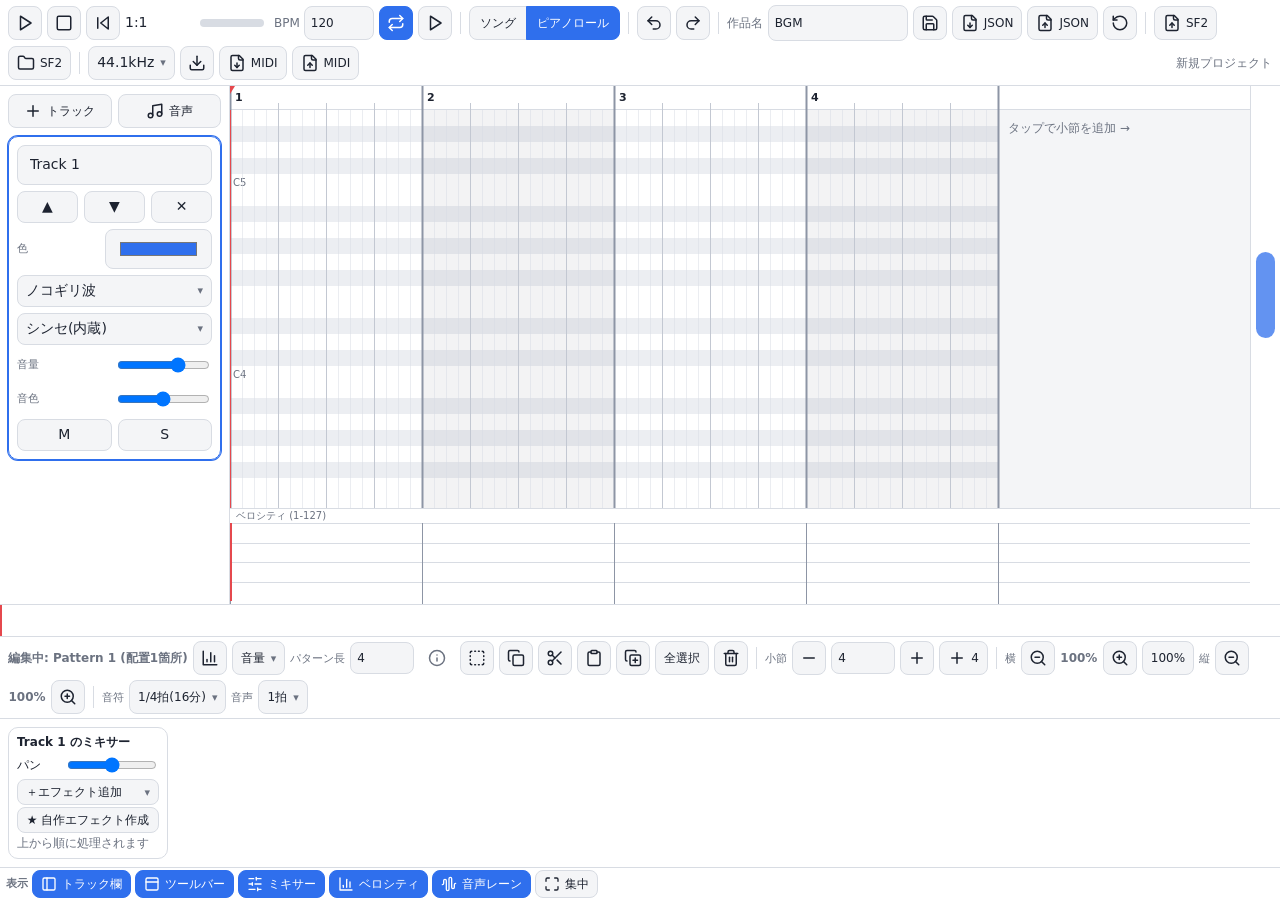
==== commit e5cbaa20: "Add files via upload" ====
--- a/index.html
+++ b/index.html
@@ -68,19 +68,19 @@
 </main>
 <div id="hs"><div id="hsT"></div><i id="hsP"></i></div>
 <div class="bar2" id="abar" style="display:none"><b id="ainfo"></b><input id="an" style="width:110px;min-height:32px"><select id="akd"><option value="vol">音量</option><option value="pitch">ピッチ</option><option value="echo">エコー</option></select><button id="amLine">折れ線</button><button id="amCurve">曲線</button><span class="acv">滑らかさ</span><input class="acv" id="asm" type="range" min="0" max="1" step=".05" style="width:90px;min-height:24px"><span class="apt">範囲±半音</span><input class="apt" id="arng" type="number" min="1" max="48" style="width:60px;min-height:32px;padding:2px 6px"><span class="aeo">遅延(秒)</span><input class="aeo" id="atm" type="number" step=".05" min=".02" max="1" style="width:64px;min-height:32px;padding:2px 6px"><span class="aeo">フィードバック</span><input class="aeo" id="afb" type="number" step=".05" min="0" max=".85" style="width:64px;min-height:32px;padding:2px 6px"><span>長さ(小節)</span><input id="alen" type="number" min="1" max="64" style="width:60px;min-height:32px;padding:2px 6px"><label><input type="checkbox" id="asnOn" checked>スナップ</label><span>点:タップ追加 / ドラッグ移動 / 右クリックかDelete削除 / 範囲選択:選択モードかShift</span></div>
-<div class="bar2" id="sgbar" style="display:none"><b>ソング</b><select id="akind"><option value="vol">音量</option><option value="pitch">ピッチ</option><option value="echo">エコー</option></select><button id="sgAT">＋オートメーショントラック</button><button id="sgDelAT">AUTOトラック削除</button><input id="pn" placeholder="パターン名" style="width:130px;min-height:32px"><input id="pc" type="color" style="width:44px;min-height:32px;padding:2px"><button id="sgOpen">ピアノロールで開く</button><button id="sgDup">複製(同じパターンを参照)</button><button id="sgCopy">独立コピー</button><button id="sgDel">ブロック削除</button><button id="sgDelP">パターン削除</button><span class="sep"></span><button id="sgRange" class="ib lbl" data-toggle="1" data-tip="再生範囲編集モード: OFF(右端のドラッグは表示幅だけを変更)" aria-label="再生範囲編集モード"><svg class="ic" aria-hidden="true"><use href="#i-ruler"/></svg><span class="lb">再生範囲</span></button><button id="sgSizes" class="ib lbl" data-tip="選択ブロックの表示幅・再生範囲を数値で編集" aria-label="幅と再生範囲を編集"><svg class="ic" aria-hidden="true"><use href="#i-move-h"/></svg><span class="lb">幅・範囲</span></button><span class="sl">スナップ</span><select id="sgSnap" aria-label="ブロックのスナップ" data-dd-search="0" data-tip="ブロックの移動・幅・範囲のスナップ(なし=自由に細かく)"><option value="4" selected>1小節</option><option value="1">1拍</option><option value="0.25">1/16</option><option value="0">なし</option></select><span class="ib sq hint" tabindex="0" role="img" aria-label="操作のヒント" data-tip="空きマスをタップ:新規 / ダブルタップ:開く / 右端ドラッグ:表示幅(見た目のみ) / 長押し・右クリック:メニュー / 「再生範囲」ON:オレンジの取っ手で再生範囲を変更"><svg class="ic" aria-hidden="true"><use href="#i-info"/></svg></span></div>
-<div class="bar2"><b id="pinfo"></b><span class="sl">パターン長</span><input id="plen" type="number" min="1" max="64" style="width:64px;min-height:32px;padding:2px 6px"><span class="ib sq hint" tabindex="0" role="img" aria-label="操作のヒント" data-tip="タップ:音符を追加 → もう一度タップ:削除(「消去」でON/OFF) / ドラッグ:移動 / 右端ドラッグ:長さ変更 / 範囲選択:選択モードかShift+ドラッグ / スマホ: 空き領域のドラッグでスクロール・2本指でズーム"><svg class="ic" aria-hidden="true"><use href="#i-info"/></svg></span><button id="mdsel" class="ib sq" data-tip="選択モード(ドラッグで範囲選択)" aria-label="選択モード(ドラッグで範囲選択)" data-toggle="1"><svg class="ic" aria-hidden="true"><use href="#i-box-select"/></svg></button><button id="cp" class="ib sq" data-tip="コピー" data-key="Ctrl/⌘+C" aria-label="コピー"><svg class="ic" aria-hidden="true"><use href="#i-copy"/></svg></button><button id="ct" class="ib sq" data-tip="切り取り" data-key="Ctrl/⌘+X" aria-label="切り取り"><svg class="ic" aria-hidden="true"><use href="#i-scissors"/></svg></button><button id="pst" class="ib sq" data-tip="貼り付け(再生位置へ)" data-key="Ctrl/⌘+V" aria-label="貼り付け(再生位置へ)"><svg class="ic" aria-hidden="true"><use href="#i-clipboard"/></svg></button><button id="dup" class="ib sq" data-tip="複製(選択を直後に)" data-key="Ctrl/⌘+D" aria-label="複製(選択を直後に)"><svg class="ic" aria-hidden="true"><use href="#i-copy-plus"/></svg></button><button id="sall" class="ib lbl" data-tip="すべて選択" data-key="Ctrl/⌘+A" aria-label="すべて選択"><span class="lb">全選択</span></button><button id="del" class="ib sq danger" data-tip="選択項目を削除(音符 / ブロック / クリップ)" data-key="Delete" aria-label="選択項目を削除(音符 / ブロック / クリップ)"><svg class="ic" aria-hidden="true"><use href="#i-trash"/></svg></button><span class="sep"></span><span class="sl">小節</span><button id="bm" class="ib sq" data-tip="小節数を1減らす" aria-label="小節数を1減らす"><svg class="ic" aria-hidden="true"><use href="#i-minus"/></svg></button><input id="bars" type="number" min="1" max="256" value="4"><button id="bp" class="ib sq" data-tip="小節数を1増やす" aria-label="小節数を1増やす"><svg class="ic" aria-hidden="true"><use href="#i-plus"/></svg></button><button id="bp4" class="ib lbl" data-tip="小節数を4増やす" aria-label="小節数を4増やす"><svg class="ic" aria-hidden="true"><use href="#i-plus"/></svg><span class="lb">4</span></button><span class="sep"></span><span class="sl">横</span><button id="zhm" class="ib sq" data-tip="横ズーム縮小" data-key="Ctrl+ホイール" aria-label="横ズーム縮小"><svg class="ic" aria-hidden="true"><use href="#i-zoom-out"/></svg></button><b id="zhl" class="zv">100%</b><button id="zhp" class="ib sq" data-tip="横ズーム拡大" data-key="Ctrl+ホイール" aria-label="横ズーム拡大"><svg class="ic" aria-hidden="true"><use href="#i-zoom-in"/></svg></button><button id="zhr" class="ib lbl" data-tip="横ズームを100%に戻す" aria-label="横ズームを100%に戻す"><span class="lb">100%</span></button><span class="sl">縦</span><button id="zvm" class="ib sq" data-tip="縦ズーム縮小" aria-label="縦ズーム縮小"><svg class="ic" aria-hidden="true"><use href="#i-zoom-out"/></svg></button><b id="zvl" class="zv">100%</b><button id="zvp" class="ib sq" data-tip="縦ズーム拡大" aria-label="縦ズーム拡大"><svg class="ic" aria-hidden="true"><use href="#i-zoom-in"/></svg></button><span class="sep"></span><span class="sl">音符</span><select id="grid" aria-label="音符スナップ" data-tip="音符スナップ(細かさ)"><option value="1">1拍(4分)</option><option value="0.5">1/2拍(8分)</option><option value="0.25" selected>1/4拍(16分)</option><option value="0.125">1/8拍(32分)</option><option value="0.0625">1/16拍(64分)</option><option value="0.3333333333333333">3連(1/3拍)</option><option value="0.16666666666666666">3連(1/6拍)</option><option value="0.01">ほぼ自由</option></select><span class="sl">音声</span><select id="asn" aria-label="音声スナップ" data-tip="音声クリップのスナップ"><option value="4">1小節</option><option value="1" selected>1拍</option><option value="0.25">1/16</option><option value="0">なし</option></select><span id="info"></span></div>
+<div class="bar2" id="sgbar" style="display:none"><b>ソング</b><select id="akind"><option value="vol">音量</option><option value="pitch">ピッチ</option><option value="echo">エコー</option></select><button id="sgAT">＋オートメーショントラック</button><button id="sgDelAT">AUTOトラック削除</button><input id="pn" placeholder="パターン名" style="width:130px;min-height:32px"><input id="pc" type="color" style="width:44px;min-height:32px;padding:2px"><button id="sgOpen">ピアノロールで開く</button><button id="sgDup">複製(同じパターンを参照)</button><button id="sgCopy">独立コピー</button><button id="sgDel">ブロック削除</button><button id="sgDelP">パターン削除</button><span class="sep"></span><button id="sgRange" class="ib lbl" data-toggle="1" data-tip="再生範囲編集モード: OFF(右端ドラッグでブロック幅と再生範囲を同時に変更)" aria-label="再生範囲編集モード"><svg class="ic" aria-hidden="true"><use href="#i-ruler"/></svg><span class="lb">再生範囲</span></button><button id="sgSizes" class="ib lbl" data-tip="選択ブロックの長さ・再生範囲を数値で編集" aria-label="ブロック長と再生範囲を編集"><svg class="ic" aria-hidden="true"><use href="#i-move-h"/></svg><span class="lb">幅・範囲</span></button><span class="sl">スナップ</span><select id="sgSnap" aria-label="ブロックのスナップ" data-dd-search="0" data-tip="ブロックの移動・幅・範囲のスナップ(なし=自由に細かく)"><option value="4" selected>1小節</option><option value="1">1拍</option><option value="0.25">1/16</option><option value="0">なし</option></select><span class="ib sq hint" tabindex="0" role="img" aria-label="操作のヒント" data-tip="空きマスをタップ:新規 / ダブルタップ:開く / 右端ドラッグ:ブロック長と再生範囲を変更 / 長押し・右クリック:メニュー / 「再生範囲」ON:オレンジの取っ手で再生範囲のみ変更"><svg class="ic" aria-hidden="true"><use href="#i-info"/></svg></span></div>
+<div class="bar2"><b id="pinfo"></b><button id="patAuto" class="ib sq" data-tip="編集中のブロックのオートメーションを描く" aria-label="ブロック内オートメーション"><svg class="ic" aria-hidden="true"><use href="#i-chart"/></svg></button><select id="patAutoKind" aria-label="オートメーションの種類" style="display:none;min-height:32px;padding:2px 6px"><option value="vol">音量</option><option value="pitch">ピッチ</option><option value="echo">エコー</option></select><span class="sl">パターン長</span><input id="plen" type="number" min="1" max="64" style="width:64px;min-height:32px;padding:2px 6px"><span class="ib sq hint" tabindex="0" role="img" aria-label="操作のヒント" data-tip="タップ:音符を追加 → もう一度タップ:削除(「消去」でON/OFF) / ドラッグ:移動 / 右端ドラッグ:長さ変更 / 範囲選択:選択モードかShift+ドラッグ / スマホ: 空き領域のドラッグでスクロール・2本指でズーム"><svg class="ic" aria-hidden="true"><use href="#i-info"/></svg></span><button id="mdsel" class="ib sq" data-tip="選択モード(ドラッグで範囲選択)" aria-label="選択モード(ドラッグで範囲選択)" data-toggle="1"><svg class="ic" aria-hidden="true"><use href="#i-box-select"/></svg></button><button id="cp" class="ib sq" data-tip="コピー" data-key="Ctrl/⌘+C" aria-label="コピー"><svg class="ic" aria-hidden="true"><use href="#i-copy"/></svg></button><button id="ct" class="ib sq" data-tip="切り取り" data-key="Ctrl/⌘+X" aria-label="切り取り"><svg class="ic" aria-hidden="true"><use href="#i-scissors"/></svg></button><button id="pst" class="ib sq" data-tip="貼り付け(再生位置へ)" data-key="Ctrl/⌘+V" aria-label="貼り付け(再生位置へ)"><svg class="ic" aria-hidden="true"><use href="#i-clipboard"/></svg></button><button id="dup" class="ib sq" data-tip="複製(選択を直後に)" data-key="Ctrl/⌘+D" aria-label="複製(選択を直後に)"><svg class="ic" aria-hidden="true"><use href="#i-copy-plus"/></svg></button><button id="sall" class="ib lbl" data-tip="すべて選択" data-key="Ctrl/⌘+A" aria-label="すべて選択"><span class="lb">全選択</span></button><button id="del" class="ib sq danger" data-tip="選択項目を削除(音符 / ブロック / クリップ)" data-key="Delete" aria-label="選択項目を削除(音符 / ブロック / クリップ)"><svg class="ic" aria-hidden="true"><use href="#i-trash"/></svg></button><span class="sep"></span><span class="sl">小節</span><button id="bm" class="ib sq" data-tip="小節数を1減らす" aria-label="小節数を1減らす"><svg class="ic" aria-hidden="true"><use href="#i-minus"/></svg></button><input id="bars" type="number" min="1" max="256" value="4"><button id="bp" class="ib sq" data-tip="小節数を1増やす" aria-label="小節数を1増やす"><svg class="ic" aria-hidden="true"><use href="#i-plus"/></svg></button><button id="bp4" class="ib lbl" data-tip="小節数を4増やす" aria-label="小節数を4増やす"><svg class="ic" aria-hidden="true"><use href="#i-plus"/></svg><span class="lb">4</span></button><span class="sep"></span><span class="sl">横</span><button id="zhm" class="ib sq" data-tip="横ズーム縮小" data-key="Ctrl+ホイール" aria-label="横ズーム縮小"><svg class="ic" aria-hidden="true"><use href="#i-zoom-out"/></svg></button><b id="zhl" class="zv">100%</b><button id="zhp" class="ib sq" data-tip="横ズーム拡大" data-key="Ctrl+ホイール" aria-label="横ズーム拡大"><svg class="ic" aria-hidden="true"><use href="#i-zoom-in"/></svg></button><button id="zhr" class="ib lbl" data-tip="横ズームを100%に戻す" aria-label="横ズームを100%に戻す"><span class="lb">100%</span></button><span class="sl">縦</span><button id="zvm" class="ib sq" data-tip="縦ズーム縮小" aria-label="縦ズーム縮小"><svg class="ic" aria-hidden="true"><use href="#i-zoom-out"/></svg></button><b id="zvl" class="zv">100%</b><button id="zvp" class="ib sq" data-tip="縦ズーム拡大" aria-label="縦ズーム拡大"><svg class="ic" aria-hidden="true"><use href="#i-zoom-in"/></svg></button><span class="sep"></span><span class="sl">音符</span><select id="grid" aria-label="音符スナップ" data-tip="音符スナップ(細かさ)"><option value="1">1拍(4分)</option><option value="0.5">1/2拍(8分)</option><option value="0.25" selected>1/4拍(16分)</option><option value="0.125">1/8拍(32分)</option><option value="0.0625">1/16拍(64分)</option><option value="0.3333333333333333">3連(1/3拍)</option><option value="0.16666666666666666">3連(1/6拍)</option><option value="0.01">ほぼ自由</option></select><span class="sl">音声</span><select id="asn" aria-label="音声スナップ" data-tip="音声クリップのスナップ"><option value="4">1小節</option><option value="1" selected>1拍</option><option value="0.25">1/16</option><option value="0">なし</option></select><span id="info"></span></div>
 <div id="mx"></div>
 <div id="dock"><b style="font-size:11px;color:var(--mut);align-self:center;white-space:nowrap">表示</b><button class="ib lbl" data-pn="tr" data-toggle="1" data-tip="トラック欄の表示 / 非表示" aria-label="トラック欄の表示 / 非表示"><svg class="ic" aria-hidden="true"><use href="#i-panel-left"/></svg><span class="lb">トラック欄</span></button><button class="ib lbl" data-pn="tb" data-toggle="1" data-tip="編集ツールバーの表示 / 非表示" aria-label="編集ツールバーの表示 / 非表示"><svg class="ic" aria-hidden="true"><use href="#i-panel-top"/></svg><span class="lb">ツールバー</span></button><button class="ib lbl" data-pn="mx" data-toggle="1" data-tip="ミキサーの表示 / 非表示" aria-label="ミキサーの表示 / 非表示"><svg class="ic" aria-hidden="true"><use href="#i-sliders"/></svg><span class="lb">ミキサー</span></button><button class="ib lbl" data-pn="vl" data-toggle="1" data-tip="ベロシティの表示 / 非表示" aria-label="ベロシティの表示 / 非表示"><svg class="ic" aria-hidden="true"><use href="#i-chart"/></svg><span class="lb">ベロシティ</span></button><button class="ib lbl" data-pn="al" data-toggle="1" data-tip="音声レーンの表示 / 非表示" aria-label="音声レーンの表示 / 非表示"><svg class="ic" aria-hidden="true"><use href="#i-waveform"/></svg><span class="lb">音声レーン</span></button><button id="pnFocus" class="ib lbl" data-toggle="1" data-tip="すべてのパネルをしまう(集中)" aria-label="すべてのパネルをしまう"><svg class="ic" aria-hidden="true"><use href="#i-maximize"/></svg><span class="lb">集中</span></button></div>
 <input type="file" id="file" accept=".json" hidden>
 <input type="file" id="sf2f" accept=".sf2,.sf3" multiple hidden>
 <input type="file" id="midf" accept=".mid,.midi" hidden>
-<div id="sbpo" hidden><div class="xdlg" role="dialog" aria-modal="true" aria-labelledby="sbTtl"><h2 id="sbTtl">ブロックの表示幅・再生範囲</h2>
+<div id="sbpo" hidden><div class="xdlg" role="dialog" aria-modal="true" aria-labelledby="sbTtl"><h2 id="sbTtl">ブロックの長さ・再生範囲</h2>
  <div id="sbName" style="font-weight:bold"></div>
- <label>表示幅(拍) — 見た目だけ。再生範囲・音符は変わりません<span class="xr"><input type="range" id="sbWs" min="0.5" step="0.25" aria-label="表示幅"><input type="number" id="sbW" min="0.5" step="0.25" aria-label="表示幅(拍)"></span></label>
+ <label>ブロック長(拍) — ブロックの長さと実際の再生範囲を変更<span class="xr"><input type="range" id="sbWs" min="0.5" step="0.25" aria-label="ブロック長"><input type="number" id="sbW" min="0.5" step="0.25" aria-label="ブロック長(拍)"></span></label>
  <label>再生範囲(拍) — 実際に再生される長さ<span class="xr"><input type="number" id="sbR" min="0.25" step="0.25" aria-label="再生範囲(拍)"><span id="sbRb" style="font-size:12px;color:var(--mut)"></span></span></label>
  <div id="sbInfo"></div>
- <div class="xb" style="justify-content:flex-start"><button id="sbFit">表示幅を再生範囲に合わせる</button><button id="sbReset">表示幅を初期値に戻す</button></div>
+ <div class="xb" style="justify-content:flex-start"><button id="sbFit">ブロック長を再生範囲に合わせる</button><button id="sbReset">ブロック長を初期値に戻す</button></div>
  <div id="sbMsg" role="status" aria-live="polite"></div>
  <div class="xb"><button id="sbClose" class="pri">閉じる</button></div></div></div>
 <div id="sepo" hidden><div class="xdlg" role="dialog" aria-modal="true" aria-labelledby="seTtl"><h2 id="seTtl">SEの編集</h2>
--- a/style.css
+++ b/style.css
@@ -147,3 +147,8 @@
 .trk select,.trk input:not([type="color"]):not([type="range"]){width:100%;min-width:0}
 .trk .dd{width:100%;min-width:0;max-width:100%}
 
+
+/* ブロック内オートメーション: 既存の配色変数を使用し、ライト/ダーク自動追従 */
+#patAuto.on{background:var(--acc);color:#fff;border-color:var(--acc)}
+#patAutoKind{max-width:110px}
+#sgAT,#sgDelAT,#sgbar>#akind{display:none!important}
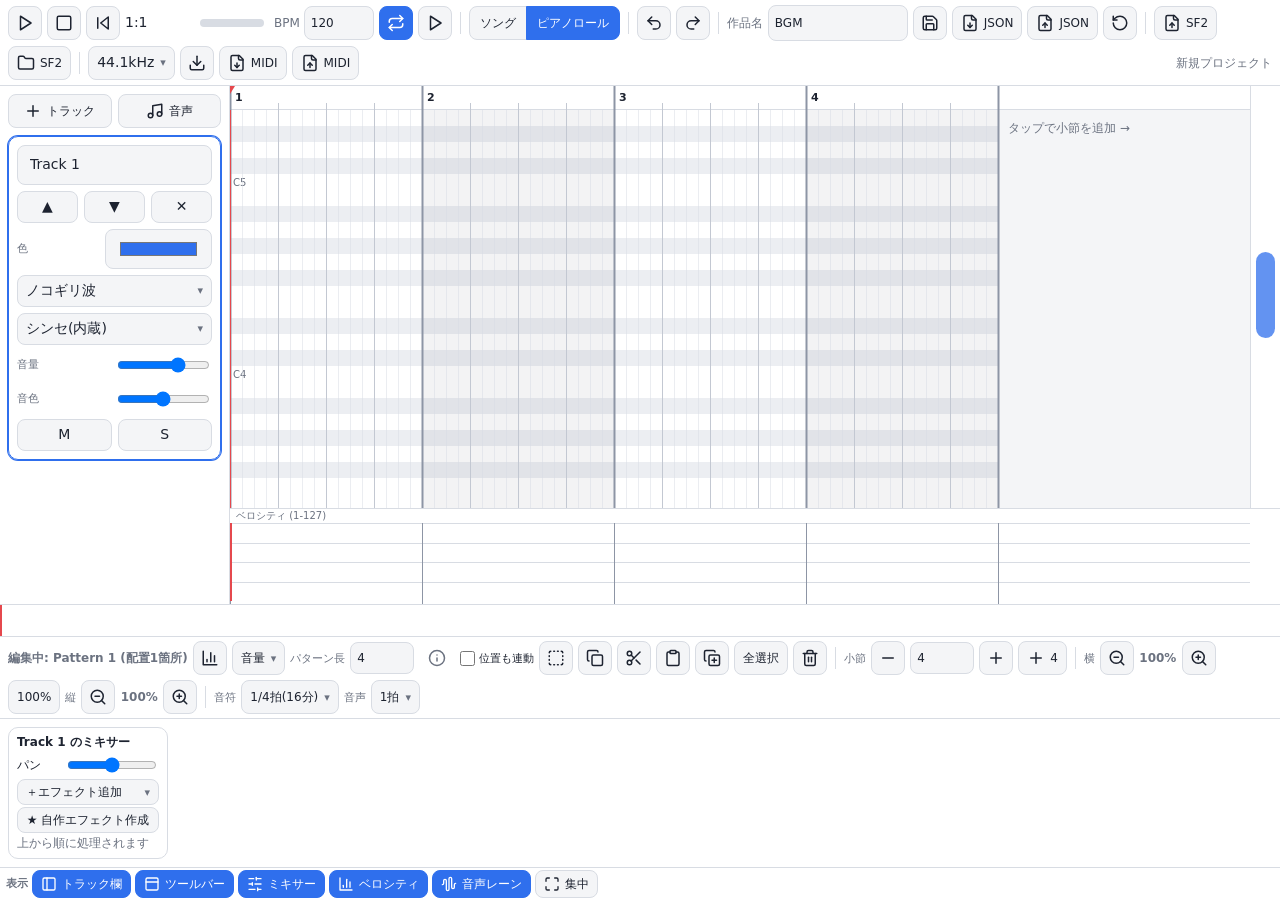
==== commit 4803d698: "Add files via upload" ====
--- a/index.html
+++ b/index.html
@@ -69,7 +69,7 @@
 <div id="hs"><div id="hsT"></div><i id="hsP"></i></div>
 <div class="bar2" id="abar" style="display:none"><b id="ainfo"></b><input id="an" style="width:110px;min-height:32px"><select id="akd"><option value="vol">音量</option><option value="pitch">ピッチ</option><option value="echo">エコー</option></select><button id="amLine">折れ線</button><button id="amCurve">曲線</button><span class="acv">滑らかさ</span><input class="acv" id="asm" type="range" min="0" max="1" step=".05" style="width:90px;min-height:24px"><span class="apt">範囲±半音</span><input class="apt" id="arng" type="number" min="1" max="48" style="width:60px;min-height:32px;padding:2px 6px"><span class="aeo">遅延(秒)</span><input class="aeo" id="atm" type="number" step=".05" min=".02" max="1" style="width:64px;min-height:32px;padding:2px 6px"><span class="aeo">フィードバック</span><input class="aeo" id="afb" type="number" step=".05" min="0" max=".85" style="width:64px;min-height:32px;padding:2px 6px"><span>長さ(小節)</span><input id="alen" type="number" min="1" max="64" style="width:60px;min-height:32px;padding:2px 6px"><label><input type="checkbox" id="asnOn" checked>スナップ</label><span>点:タップ追加 / ドラッグ移動 / 右クリックかDelete削除 / 範囲選択:選択モードかShift</span></div>
 <div class="bar2" id="sgbar" style="display:none"><b>ソング</b><select id="akind"><option value="vol">音量</option><option value="pitch">ピッチ</option><option value="echo">エコー</option></select><button id="sgAT">＋オートメーショントラック</button><button id="sgDelAT">AUTOトラック削除</button><input id="pn" placeholder="パターン名" style="width:130px;min-height:32px"><input id="pc" type="color" style="width:44px;min-height:32px;padding:2px"><button id="sgOpen">ピアノロールで開く</button><button id="sgDup">複製(同じパターンを参照)</button><button id="sgCopy">独立コピー</button><button id="sgDel">ブロック削除</button><button id="sgDelP">パターン削除</button><span class="sep"></span><button id="sgRange" class="ib lbl" data-toggle="1" data-tip="再生範囲編集モード: OFF(右端ドラッグでブロック幅と再生範囲を同時に変更)" aria-label="再生範囲編集モード"><svg class="ic" aria-hidden="true"><use href="#i-ruler"/></svg><span class="lb">再生範囲</span></button><button id="sgSizes" class="ib lbl" data-tip="選択ブロックの長さ・再生範囲を数値で編集" aria-label="ブロック長と再生範囲を編集"><svg class="ic" aria-hidden="true"><use href="#i-move-h"/></svg><span class="lb">幅・範囲</span></button><span class="sl">スナップ</span><select id="sgSnap" aria-label="ブロックのスナップ" data-dd-search="0" data-tip="ブロックの移動・幅・範囲のスナップ(なし=自由に細かく)"><option value="4" selected>1小節</option><option value="1">1拍</option><option value="0.25">1/16</option><option value="0">なし</option></select><span class="ib sq hint" tabindex="0" role="img" aria-label="操作のヒント" data-tip="空きマスをタップ:新規 / ダブルタップ:開く / 右端ドラッグ:ブロック長と再生範囲を変更 / 長押し・右クリック:メニュー / 「再生範囲」ON:オレンジの取っ手で再生範囲のみ変更"><svg class="ic" aria-hidden="true"><use href="#i-info"/></svg></span></div>
-<div class="bar2"><b id="pinfo"></b><button id="patAuto" class="ib sq" data-tip="編集中のブロックのオートメーションを描く" aria-label="ブロック内オートメーション"><svg class="ic" aria-hidden="true"><use href="#i-chart"/></svg></button><select id="patAutoKind" aria-label="オートメーションの種類" style="display:none;min-height:32px;padding:2px 6px"><option value="vol">音量</option><option value="pitch">ピッチ</option><option value="echo">エコー</option></select><span class="sl">パターン長</span><input id="plen" type="number" min="1" max="64" style="width:64px;min-height:32px;padding:2px 6px"><span class="ib sq hint" tabindex="0" role="img" aria-label="操作のヒント" data-tip="タップ:音符を追加 → もう一度タップ:削除(「消去」でON/OFF) / ドラッグ:移動 / 右端ドラッグ:長さ変更 / 範囲選択:選択モードかShift+ドラッグ / スマホ: 空き領域のドラッグでスクロール・2本指でズーム"><svg class="ic" aria-hidden="true"><use href="#i-info"/></svg></span><button id="mdsel" class="ib sq" data-tip="選択モード(ドラッグで範囲選択)" aria-label="選択モード(ドラッグで範囲選択)" data-toggle="1"><svg class="ic" aria-hidden="true"><use href="#i-box-select"/></svg></button><button id="cp" class="ib sq" data-tip="コピー" data-key="Ctrl/⌘+C" aria-label="コピー"><svg class="ic" aria-hidden="true"><use href="#i-copy"/></svg></button><button id="ct" class="ib sq" data-tip="切り取り" data-key="Ctrl/⌘+X" aria-label="切り取り"><svg class="ic" aria-hidden="true"><use href="#i-scissors"/></svg></button><button id="pst" class="ib sq" data-tip="貼り付け(再生位置へ)" data-key="Ctrl/⌘+V" aria-label="貼り付け(再生位置へ)"><svg class="ic" aria-hidden="true"><use href="#i-clipboard"/></svg></button><button id="dup" class="ib sq" data-tip="複製(選択を直後に)" data-key="Ctrl/⌘+D" aria-label="複製(選択を直後に)"><svg class="ic" aria-hidden="true"><use href="#i-copy-plus"/></svg></button><button id="sall" class="ib lbl" data-tip="すべて選択" data-key="Ctrl/⌘+A" aria-label="すべて選択"><span class="lb">全選択</span></button><button id="del" class="ib sq danger" data-tip="選択項目を削除(音符 / ブロック / クリップ)" data-key="Delete" aria-label="選択項目を削除(音符 / ブロック / クリップ)"><svg class="ic" aria-hidden="true"><use href="#i-trash"/></svg></button><span class="sep"></span><span class="sl">小節</span><button id="bm" class="ib sq" data-tip="小節数を1減らす" aria-label="小節数を1減らす"><svg class="ic" aria-hidden="true"><use href="#i-minus"/></svg></button><input id="bars" type="number" min="1" max="256" value="4"><button id="bp" class="ib sq" data-tip="小節数を1増やす" aria-label="小節数を1増やす"><svg class="ic" aria-hidden="true"><use href="#i-plus"/></svg></button><button id="bp4" class="ib lbl" data-tip="小節数を4増やす" aria-label="小節数を4増やす"><svg class="ic" aria-hidden="true"><use href="#i-plus"/></svg><span class="lb">4</span></button><span class="sep"></span><span class="sl">横</span><button id="zhm" class="ib sq" data-tip="横ズーム縮小" data-key="Ctrl+ホイール" aria-label="横ズーム縮小"><svg class="ic" aria-hidden="true"><use href="#i-zoom-out"/></svg></button><b id="zhl" class="zv">100%</b><button id="zhp" class="ib sq" data-tip="横ズーム拡大" data-key="Ctrl+ホイール" aria-label="横ズーム拡大"><svg class="ic" aria-hidden="true"><use href="#i-zoom-in"/></svg></button><button id="zhr" class="ib lbl" data-tip="横ズームを100%に戻す" aria-label="横ズームを100%に戻す"><span class="lb">100%</span></button><span class="sl">縦</span><button id="zvm" class="ib sq" data-tip="縦ズーム縮小" aria-label="縦ズーム縮小"><svg class="ic" aria-hidden="true"><use href="#i-zoom-out"/></svg></button><b id="zvl" class="zv">100%</b><button id="zvp" class="ib sq" data-tip="縦ズーム拡大" aria-label="縦ズーム拡大"><svg class="ic" aria-hidden="true"><use href="#i-zoom-in"/></svg></button><span class="sep"></span><span class="sl">音符</span><select id="grid" aria-label="音符スナップ" data-tip="音符スナップ(細かさ)"><option value="1">1拍(4分)</option><option value="0.5">1/2拍(8分)</option><option value="0.25" selected>1/4拍(16分)</option><option value="0.125">1/8拍(32分)</option><option value="0.0625">1/16拍(64分)</option><option value="0.3333333333333333">3連(1/3拍)</option><option value="0.16666666666666666">3連(1/6拍)</option><option value="0.01">ほぼ自由</option></select><span class="sl">音声</span><select id="asn" aria-label="音声スナップ" data-tip="音声クリップのスナップ"><option value="4">1小節</option><option value="1" selected>1拍</option><option value="0.25">1/16</option><option value="0">なし</option></select><span id="info"></span></div>
+<div class="bar2"><b id="pinfo"></b><button id="patAuto" class="ib sq" data-tip="編集中のブロックのオートメーションを描く" aria-label="ブロック内オートメーション"><svg class="ic" aria-hidden="true"><use href="#i-chart"/></svg></button><select id="patAutoKind" aria-label="オートメーションの種類" style="display:none;min-height:32px;padding:2px 6px"><option value="vol">音量</option><option value="pitch">ピッチ</option><option value="echo">エコー</option></select><span class="sl">パターン長</span><input id="plen" type="number" min="1" max="64" style="width:64px;min-height:32px;padding:2px 6px"><span class="ib sq hint" tabindex="0" role="img" aria-label="操作のヒント" data-tip="タップ:音符を追加 → もう一度タップ:削除(「消去」でON/OFF) / ドラッグ:移動 / 右端ドラッグ:長さ変更 / 範囲選択:選択モードかShift+ドラッグ / スマホ: 空き領域のドラッグでスクロール・2本指でズーム"><svg class="ic" aria-hidden="true"><use href="#i-info"/></svg></span><label class="range-resize-mode" data-tip="OFF: 音符の開始位置を固定して長さだけ変更 / ON: 開始位置も連動して変更"><input type="checkbox" id="rangeResizeMove" aria-label="長さ変更時に位置も連動">位置も連動</label><button id="mdsel" class="ib sq" data-tip="選択モード(ドラッグで範囲選択)" aria-label="選択モード(ドラッグで範囲選択)" data-toggle="1"><svg class="ic" aria-hidden="true"><use href="#i-box-select"/></svg></button><button id="cp" class="ib sq" data-tip="コピー" data-key="Ctrl/⌘+C" aria-label="コピー"><svg class="ic" aria-hidden="true"><use href="#i-copy"/></svg></button><button id="ct" class="ib sq" data-tip="切り取り" data-key="Ctrl/⌘+X" aria-label="切り取り"><svg class="ic" aria-hidden="true"><use href="#i-scissors"/></svg></button><button id="pst" class="ib sq" data-tip="貼り付け(再生位置へ)" data-key="Ctrl/⌘+V" aria-label="貼り付け(再生位置へ)"><svg class="ic" aria-hidden="true"><use href="#i-clipboard"/></svg></button><button id="dup" class="ib sq" data-tip="複製(選択を直後に)" data-key="Ctrl/⌘+D" aria-label="複製(選択を直後に)"><svg class="ic" aria-hidden="true"><use href="#i-copy-plus"/></svg></button><button id="sall" class="ib lbl" data-tip="すべて選択" data-key="Ctrl/⌘+A" aria-label="すべて選択"><span class="lb">全選択</span></button><button id="del" class="ib sq danger" data-tip="選択項目を削除(音符 / ブロック / クリップ)" data-key="Delete" aria-label="選択項目を削除(音符 / ブロック / クリップ)"><svg class="ic" aria-hidden="true"><use href="#i-trash"/></svg></button><span class="sep"></span><span class="sl">小節</span><button id="bm" class="ib sq" data-tip="小節数を1減らす" aria-label="小節数を1減らす"><svg class="ic" aria-hidden="true"><use href="#i-minus"/></svg></button><input id="bars" type="number" min="1" max="256" value="4"><button id="bp" class="ib sq" data-tip="小節数を1増やす" aria-label="小節数を1増やす"><svg class="ic" aria-hidden="true"><use href="#i-plus"/></svg></button><button id="bp4" class="ib lbl" data-tip="小節数を4増やす" aria-label="小節数を4増やす"><svg class="ic" aria-hidden="true"><use href="#i-plus"/></svg><span class="lb">4</span></button><span class="sep"></span><span class="sl">横</span><button id="zhm" class="ib sq" data-tip="横ズーム縮小" data-key="Ctrl+ホイール" aria-label="横ズーム縮小"><svg class="ic" aria-hidden="true"><use href="#i-zoom-out"/></svg></button><b id="zhl" class="zv">100%</b><button id="zhp" class="ib sq" data-tip="横ズーム拡大" data-key="Ctrl+ホイール" aria-label="横ズーム拡大"><svg class="ic" aria-hidden="true"><use href="#i-zoom-in"/></svg></button><button id="zhr" class="ib lbl" data-tip="横ズームを100%に戻す" aria-label="横ズームを100%に戻す"><span class="lb">100%</span></button><span class="sl">縦</span><button id="zvm" class="ib sq" data-tip="縦ズーム縮小" aria-label="縦ズーム縮小"><svg class="ic" aria-hidden="true"><use href="#i-zoom-out"/></svg></button><b id="zvl" class="zv">100%</b><button id="zvp" class="ib sq" data-tip="縦ズーム拡大" aria-label="縦ズーム拡大"><svg class="ic" aria-hidden="true"><use href="#i-zoom-in"/></svg></button><span class="sep"></span><span class="sl">音符</span><select id="grid" aria-label="音符スナップ" data-tip="音符スナップ(細かさ)"><option value="1">1拍(4分)</option><option value="0.5">1/2拍(8分)</option><option value="0.25" selected>1/4拍(16分)</option><option value="0.125">1/8拍(32分)</option><option value="0.0625">1/16拍(64分)</option><option value="0.3333333333333333">3連(1/3拍)</option><option value="0.16666666666666666">3連(1/6拍)</option><option value="0.01">ほぼ自由</option></select><span class="sl">音声</span><select id="asn" aria-label="音声スナップ" data-tip="音声クリップのスナップ"><option value="4">1小節</option><option value="1" selected>1拍</option><option value="0.25">1/16</option><option value="0">なし</option></select><span id="info"></span></div>
 <div id="mx"></div>
 <div id="dock"><b style="font-size:11px;color:var(--mut);align-self:center;white-space:nowrap">表示</b><button class="ib lbl" data-pn="tr" data-toggle="1" data-tip="トラック欄の表示 / 非表示" aria-label="トラック欄の表示 / 非表示"><svg class="ic" aria-hidden="true"><use href="#i-panel-left"/></svg><span class="lb">トラック欄</span></button><button class="ib lbl" data-pn="tb" data-toggle="1" data-tip="編集ツールバーの表示 / 非表示" aria-label="編集ツールバーの表示 / 非表示"><svg class="ic" aria-hidden="true"><use href="#i-panel-top"/></svg><span class="lb">ツールバー</span></button><button class="ib lbl" data-pn="mx" data-toggle="1" data-tip="ミキサーの表示 / 非表示" aria-label="ミキサーの表示 / 非表示"><svg class="ic" aria-hidden="true"><use href="#i-sliders"/></svg><span class="lb">ミキサー</span></button><button class="ib lbl" data-pn="vl" data-toggle="1" data-tip="ベロシティの表示 / 非表示" aria-label="ベロシティの表示 / 非表示"><svg class="ic" aria-hidden="true"><use href="#i-chart"/></svg><span class="lb">ベロシティ</span></button><button class="ib lbl" data-pn="al" data-toggle="1" data-tip="音声レーンの表示 / 非表示" aria-label="音声レーンの表示 / 非表示"><svg class="ic" aria-hidden="true"><use href="#i-waveform"/></svg><span class="lb">音声レーン</span></button><button id="pnFocus" class="ib lbl" data-toggle="1" data-tip="すべてのパネルをしまう(集中)" aria-label="すべてのパネルをしまう"><svg class="ic" aria-hidden="true"><use href="#i-maximize"/></svg><span class="lb">集中</span></button></div>
 <input type="file" id="file" accept=".json" hidden>
--- a/style.css
+++ b/style.css
@@ -33,6 +33,7 @@
 #hsT{position:absolute;top:5px;bottom:5px;left:0;width:60px;background:var(--acc);opacity:.75;border-radius:11px;cursor:grab;touch-action:none}
 #hsP{position:absolute;top:0;bottom:0;width:2px;background:#e5484d;pointer-events:none;left:0}
 .bar2 button{min-height:32px;padding:2px 10px}
+.bar2 .range-resize-mode{display:inline-flex;align-items:center;gap:4px;white-space:nowrap;color:var(--fg);cursor:pointer;font-size:11px}.bar2 .range-resize-mode input{width:15px;height:15px;min-height:0;margin:0;padding:0;accent-color:var(--acc)}
 #vs{position:relative;width:30px;background:var(--panel);border-left:1px solid var(--line);flex-shrink:0;touch-action:none;user-select:none;-webkit-user-select:none}
 #vsT{position:absolute;left:5px;right:5px;top:0;height:60px;background:var(--acc);opacity:.75;border-radius:11px;cursor:grab;touch-action:none}
 body.fxopen{overflow:hidden}
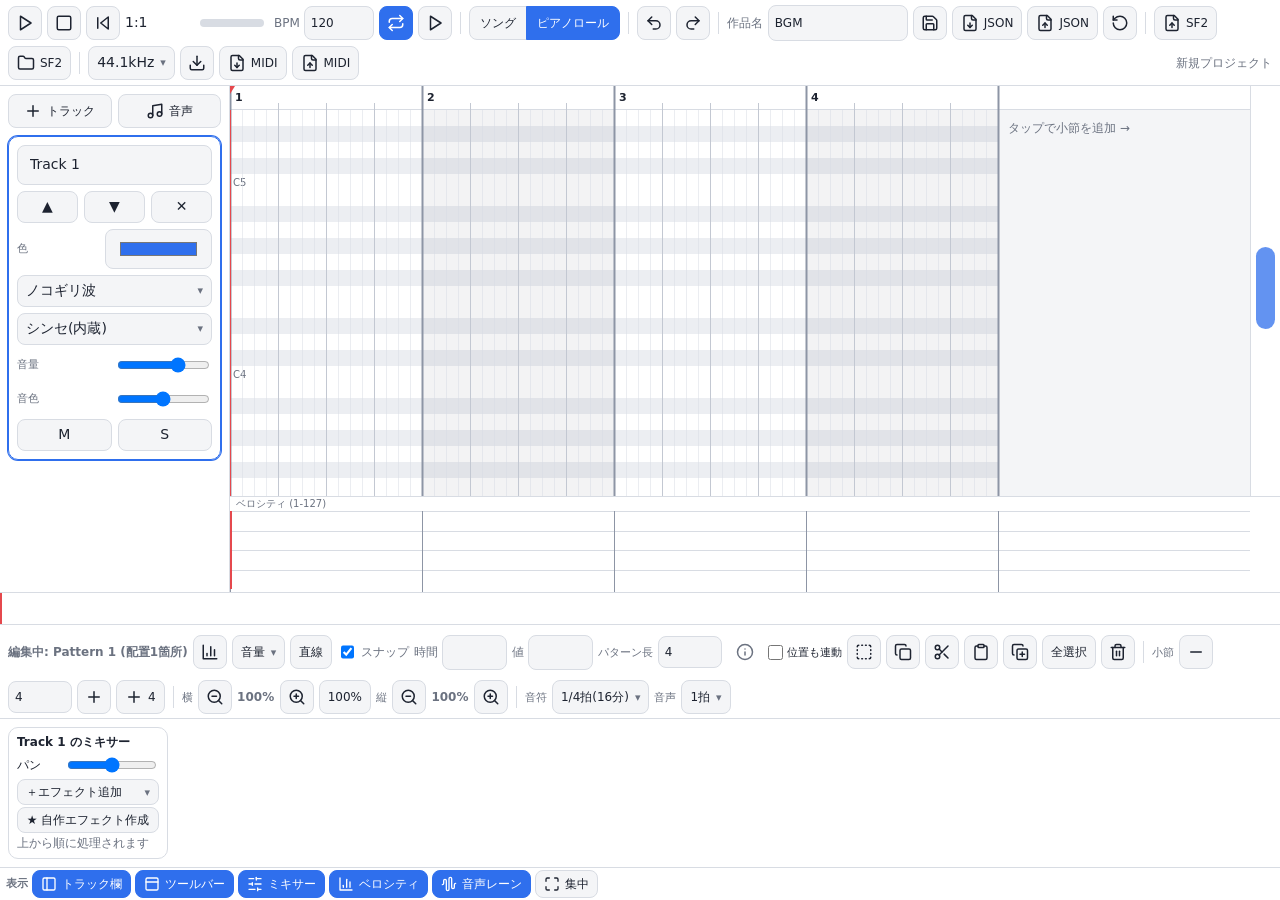
==== commit d95c37f3: "Add files via upload" ====
--- a/index.html
+++ b/index.html
@@ -67,9 +67,9 @@
 <div id="vlw"><canvas id="vl"></canvas></div></div>
 </main>
 <div id="hs"><div id="hsT"></div><i id="hsP"></i></div>
-<div class="bar2" id="abar" style="display:none"><b id="ainfo"></b><input id="an" style="width:110px;min-height:32px"><select id="akd"><option value="vol">音量</option><option value="pitch">ピッチ</option><option value="echo">エコー</option></select><button id="amLine">折れ線</button><button id="amCurve">曲線</button><span class="acv">滑らかさ</span><input class="acv" id="asm" type="range" min="0" max="1" step=".05" style="width:90px;min-height:24px"><span class="apt">範囲±半音</span><input class="apt" id="arng" type="number" min="1" max="48" style="width:60px;min-height:32px;padding:2px 6px"><span class="aeo">遅延(秒)</span><input class="aeo" id="atm" type="number" step=".05" min=".02" max="1" style="width:64px;min-height:32px;padding:2px 6px"><span class="aeo">フィードバック</span><input class="aeo" id="afb" type="number" step=".05" min="0" max=".85" style="width:64px;min-height:32px;padding:2px 6px"><span>長さ(小節)</span><input id="alen" type="number" min="1" max="64" style="width:60px;min-height:32px;padding:2px 6px"><label><input type="checkbox" id="asnOn" checked>スナップ</label><span>点:タップ追加 / ドラッグ移動 / 右クリックかDelete削除 / 範囲選択:選択モードかShift</span></div>
-<div class="bar2" id="sgbar" style="display:none"><b>ソング</b><select id="akind"><option value="vol">音量</option><option value="pitch">ピッチ</option><option value="echo">エコー</option></select><button id="sgAT">＋オートメーショントラック</button><button id="sgDelAT">AUTOトラック削除</button><input id="pn" placeholder="パターン名" style="width:130px;min-height:32px"><input id="pc" type="color" style="width:44px;min-height:32px;padding:2px"><button id="sgOpen">ピアノロールで開く</button><button id="sgDup">複製(同じパターンを参照)</button><button id="sgCopy">独立コピー</button><button id="sgDel">ブロック削除</button><button id="sgDelP">パターン削除</button><span class="sep"></span><button id="sgRange" class="ib lbl" data-toggle="1" data-tip="再生範囲編集モード: OFF(右端ドラッグでブロック幅と再生範囲を同時に変更)" aria-label="再生範囲編集モード"><svg class="ic" aria-hidden="true"><use href="#i-ruler"/></svg><span class="lb">再生範囲</span></button><button id="sgSizes" class="ib lbl" data-tip="選択ブロックの長さ・再生範囲を数値で編集" aria-label="ブロック長と再生範囲を編集"><svg class="ic" aria-hidden="true"><use href="#i-move-h"/></svg><span class="lb">幅・範囲</span></button><span class="sl">スナップ</span><select id="sgSnap" aria-label="ブロックのスナップ" data-dd-search="0" data-tip="ブロックの移動・幅・範囲のスナップ(なし=自由に細かく)"><option value="4" selected>1小節</option><option value="1">1拍</option><option value="0.25">1/16</option><option value="0">なし</option></select><span class="ib sq hint" tabindex="0" role="img" aria-label="操作のヒント" data-tip="空きマスをタップ:新規 / ダブルタップ:開く / 右端ドラッグ:ブロック長と再生範囲を変更 / 長押し・右クリック:メニュー / 「再生範囲」ON:オレンジの取っ手で再生範囲のみ変更"><svg class="ic" aria-hidden="true"><use href="#i-info"/></svg></span></div>
-<div class="bar2"><b id="pinfo"></b><button id="patAuto" class="ib sq" data-tip="編集中のブロックのオートメーションを描く" aria-label="ブロック内オートメーション"><svg class="ic" aria-hidden="true"><use href="#i-chart"/></svg></button><select id="patAutoKind" aria-label="オートメーションの種類" style="display:none;min-height:32px;padding:2px 6px"><option value="vol">音量</option><option value="pitch">ピッチ</option><option value="echo">エコー</option></select><span class="sl">パターン長</span><input id="plen" type="number" min="1" max="64" style="width:64px;min-height:32px;padding:2px 6px"><span class="ib sq hint" tabindex="0" role="img" aria-label="操作のヒント" data-tip="タップ:音符を追加 → もう一度タップ:削除(「消去」でON/OFF) / ドラッグ:移動 / 右端ドラッグ:長さ変更 / 範囲選択:選択モードかShift+ドラッグ / スマホ: 空き領域のドラッグでスクロール・2本指でズーム"><svg class="ic" aria-hidden="true"><use href="#i-info"/></svg></span><label class="range-resize-mode" data-tip="OFF: 音符の開始位置を固定して長さだけ変更 / ON: 開始位置も連動して変更"><input type="checkbox" id="rangeResizeMove" aria-label="長さ変更時に位置も連動">位置も連動</label><button id="mdsel" class="ib sq" data-tip="選択モード(ドラッグで範囲選択)" aria-label="選択モード(ドラッグで範囲選択)" data-toggle="1"><svg class="ic" aria-hidden="true"><use href="#i-box-select"/></svg></button><button id="cp" class="ib sq" data-tip="コピー" data-key="Ctrl/⌘+C" aria-label="コピー"><svg class="ic" aria-hidden="true"><use href="#i-copy"/></svg></button><button id="ct" class="ib sq" data-tip="切り取り" data-key="Ctrl/⌘+X" aria-label="切り取り"><svg class="ic" aria-hidden="true"><use href="#i-scissors"/></svg></button><button id="pst" class="ib sq" data-tip="貼り付け(再生位置へ)" data-key="Ctrl/⌘+V" aria-label="貼り付け(再生位置へ)"><svg class="ic" aria-hidden="true"><use href="#i-clipboard"/></svg></button><button id="dup" class="ib sq" data-tip="複製(選択を直後に)" data-key="Ctrl/⌘+D" aria-label="複製(選択を直後に)"><svg class="ic" aria-hidden="true"><use href="#i-copy-plus"/></svg></button><button id="sall" class="ib lbl" data-tip="すべて選択" data-key="Ctrl/⌘+A" aria-label="すべて選択"><span class="lb">全選択</span></button><button id="del" class="ib sq danger" data-tip="選択項目を削除(音符 / ブロック / クリップ)" data-key="Delete" aria-label="選択項目を削除(音符 / ブロック / クリップ)"><svg class="ic" aria-hidden="true"><use href="#i-trash"/></svg></button><span class="sep"></span><span class="sl">小節</span><button id="bm" class="ib sq" data-tip="小節数を1減らす" aria-label="小節数を1減らす"><svg class="ic" aria-hidden="true"><use href="#i-minus"/></svg></button><input id="bars" type="number" min="1" max="256" value="4"><button id="bp" class="ib sq" data-tip="小節数を1増やす" aria-label="小節数を1増やす"><svg class="ic" aria-hidden="true"><use href="#i-plus"/></svg></button><button id="bp4" class="ib lbl" data-tip="小節数を4増やす" aria-label="小節数を4増やす"><svg class="ic" aria-hidden="true"><use href="#i-plus"/></svg><span class="lb">4</span></button><span class="sep"></span><span class="sl">横</span><button id="zhm" class="ib sq" data-tip="横ズーム縮小" data-key="Ctrl+ホイール" aria-label="横ズーム縮小"><svg class="ic" aria-hidden="true"><use href="#i-zoom-out"/></svg></button><b id="zhl" class="zv">100%</b><button id="zhp" class="ib sq" data-tip="横ズーム拡大" data-key="Ctrl+ホイール" aria-label="横ズーム拡大"><svg class="ic" aria-hidden="true"><use href="#i-zoom-in"/></svg></button><button id="zhr" class="ib lbl" data-tip="横ズームを100%に戻す" aria-label="横ズームを100%に戻す"><span class="lb">100%</span></button><span class="sl">縦</span><button id="zvm" class="ib sq" data-tip="縦ズーム縮小" aria-label="縦ズーム縮小"><svg class="ic" aria-hidden="true"><use href="#i-zoom-out"/></svg></button><b id="zvl" class="zv">100%</b><button id="zvp" class="ib sq" data-tip="縦ズーム拡大" aria-label="縦ズーム拡大"><svg class="ic" aria-hidden="true"><use href="#i-zoom-in"/></svg></button><span class="sep"></span><span class="sl">音符</span><select id="grid" aria-label="音符スナップ" data-tip="音符スナップ(細かさ)"><option value="1">1拍(4分)</option><option value="0.5">1/2拍(8分)</option><option value="0.25" selected>1/4拍(16分)</option><option value="0.125">1/8拍(32分)</option><option value="0.0625">1/16拍(64分)</option><option value="0.3333333333333333">3連(1/3拍)</option><option value="0.16666666666666666">3連(1/6拍)</option><option value="0.01">ほぼ自由</option></select><span class="sl">音声</span><select id="asn" aria-label="音声スナップ" data-tip="音声クリップのスナップ"><option value="4">1小節</option><option value="1" selected>1拍</option><option value="0.25">1/16</option><option value="0">なし</option></select><span id="info"></span></div>
+<div class="bar2" id="abar" style="display:none"><b id="ainfo"></b><input id="an" style="width:110px;min-height:32px"><select id="akd"><option value="vol">音量</option><option value="pitch">ピッチ</option><option value="echo">エコー</option><option value="pan">パン</option><option value="filter">フィルター</option><option value="reverb">リバーブ</option></select> <button id="paMode" type="button" class="ib" style="min-height:32px">直線</button><label style="font-size:12px;display:flex;align-items:center;gap:4px"><input id="paSnap" type="checkbox" checked>スナップ</label><label style="font-size:12px">時間 <input id="paTime" type="number" min="0" step="0.25" style="width:65px;min-height:30px"></label><label style="font-size:12px">値 <input id="paValue" type="number" min="-1" max="1" step="0.01" style="width:65px;min-height:30px"></label><button id="amLine">折れ線</button><button id="amCurve">曲線</button><span class="acv">滑らかさ</span><input class="acv" id="asm" type="range" min="0" max="1" step=".05" style="width:90px;min-height:24px"><span class="apt">範囲±半音</span><input class="apt" id="arng" type="number" min="1" max="48" style="width:60px;min-height:32px;padding:2px 6px"><span class="aeo">遅延(秒)</span><input class="aeo" id="atm" type="number" step=".05" min=".02" max="1" style="width:64px;min-height:32px;padding:2px 6px"><span class="aeo">フィードバック</span><input class="aeo" id="afb" type="number" step=".05" min="0" max=".85" style="width:64px;min-height:32px;padding:2px 6px"><span>長さ(小節)</span><input id="alen" type="number" min="1" max="64" style="width:60px;min-height:32px;padding:2px 6px"><label><input type="checkbox" id="asnOn" checked>スナップ</label><span>点:タップ追加 / ドラッグ移動 / 右クリックかDelete削除 / 範囲選択:選択モードかShift</span></div>
+<div class="bar2" id="sgbar" style="display:none"><b>ソング</b><select id="akind"><option value="vol">音量</option><option value="pitch">ピッチ</option><option value="echo">エコー</option><option value="pan">パン</option><option value="filter">フィルター</option><option value="reverb">リバーブ</option></select> <button id="paMode" type="button" class="ib" style="min-height:32px">直線</button><label style="font-size:12px;display:flex;align-items:center;gap:4px"><input id="paSnap" type="checkbox" checked>スナップ</label><label style="font-size:12px">時間 <input id="paTime" type="number" min="0" step="0.25" style="width:65px;min-height:30px"></label><label style="font-size:12px">値 <input id="paValue" type="number" min="-1" max="1" step="0.01" style="width:65px;min-height:30px"></label><button id="sgAT">＋オートメーショントラック</button><button id="sgDelAT">AUTOトラック削除</button><input id="pn" placeholder="パターン名" style="width:130px;min-height:32px"><input id="pc" type="color" style="width:44px;min-height:32px;padding:2px"><button id="sgOpen">ピアノロールで開く</button><button id="sgDup">複製(同じパターンを参照)</button><button id="sgCopy">独立コピー</button><button id="sgDel">ブロック削除</button><button id="sgDelP">パターン削除</button><span class="sep"></span><button id="sgRange" class="ib lbl" data-toggle="1" data-tip="再生範囲編集モード: OFF(右端ドラッグでブロック幅と再生範囲を同時に変更)" aria-label="再生範囲編集モード"><svg class="ic" aria-hidden="true"><use href="#i-ruler"/></svg><span class="lb">再生範囲</span></button><button id="sgSizes" class="ib lbl" data-tip="選択ブロックの長さ・再生範囲を数値で編集" aria-label="ブロック長と再生範囲を編集"><svg class="ic" aria-hidden="true"><use href="#i-move-h"/></svg><span class="lb">幅・範囲</span></button><span class="sl">スナップ</span><select id="sgSnap" aria-label="ブロックのスナップ" data-dd-search="0" data-tip="ブロックの移動・幅・範囲のスナップ(なし=自由に細かく)"><option value="4" selected>1小節</option><option value="1">1拍</option><option value="0.25">1/16</option><option value="0">なし</option></select><span class="ib sq hint" tabindex="0" role="img" aria-label="操作のヒント" data-tip="空きマスをタップ:新規 / ダブルタップ:開く / 右端ドラッグ:ブロック長と再生範囲を変更 / 長押し・右クリック:メニュー / 「再生範囲」ON:オレンジの取っ手で再生範囲のみ変更"><svg class="ic" aria-hidden="true"><use href="#i-info"/></svg></span></div>
+<div class="bar2"><b id="pinfo"></b><button id="patAuto" class="ib sq" data-tip="編集中のブロックのオートメーションを描く" aria-label="ブロック内オートメーション"><svg class="ic" aria-hidden="true"><use href="#i-chart"/></svg></button><select id="patAutoKind" aria-label="オートメーションの種類" style="display:none;min-height:32px;padding:2px 6px"><option value="vol">音量</option><option value="pitch">ピッチ</option><option value="echo">エコー</option><option value="pan">パン</option><option value="filter">フィルター</option><option value="reverb">リバーブ</option></select> <button id="paMode" type="button" class="ib" style="min-height:32px">直線</button><label style="font-size:12px;display:flex;align-items:center;gap:4px"><input id="paSnap" type="checkbox" checked>スナップ</label><label style="font-size:12px">時間 <input id="paTime" type="number" min="0" step="0.25" style="width:65px;min-height:30px"></label><label style="font-size:12px">値 <input id="paValue" type="number" min="-1" max="1" step="0.01" style="width:65px;min-height:30px"></label><span class="sl">パターン長</span><input id="plen" type="number" min="1" max="64" style="width:64px;min-height:32px;padding:2px 6px"><span class="ib sq hint" tabindex="0" role="img" aria-label="操作のヒント" data-tip="タップ:音符を追加 → もう一度タップ:削除(「消去」でON/OFF) / ドラッグ:移動 / 右端ドラッグ:長さ変更 / 範囲選択:選択モードかShift+ドラッグ / スマホ: 空き領域のドラッグでスクロール・2本指でズーム"><svg class="ic" aria-hidden="true"><use href="#i-info"/></svg></span><label class="range-resize-mode" data-tip="OFF: 音符の開始位置を固定して長さだけ変更 / ON: 開始位置も連動して変更"><input type="checkbox" id="rangeResizeMove" aria-label="長さ変更時に位置も連動">位置も連動</label><button id="mdsel" class="ib sq" data-tip="選択モード(ドラッグで範囲選択)" aria-label="選択モード(ドラッグで範囲選択)" data-toggle="1"><svg class="ic" aria-hidden="true"><use href="#i-box-select"/></svg></button><button id="cp" class="ib sq" data-tip="コピー" data-key="Ctrl/⌘+C" aria-label="コピー"><svg class="ic" aria-hidden="true"><use href="#i-copy"/></svg></button><button id="ct" class="ib sq" data-tip="切り取り" data-key="Ctrl/⌘+X" aria-label="切り取り"><svg class="ic" aria-hidden="true"><use href="#i-scissors"/></svg></button><button id="pst" class="ib sq" data-tip="貼り付け(再生位置へ)" data-key="Ctrl/⌘+V" aria-label="貼り付け(再生位置へ)"><svg class="ic" aria-hidden="true"><use href="#i-clipboard"/></svg></button><button id="dup" class="ib sq" data-tip="複製(選択を直後に)" data-key="Ctrl/⌘+D" aria-label="複製(選択を直後に)"><svg class="ic" aria-hidden="true"><use href="#i-copy-plus"/></svg></button><button id="sall" class="ib lbl" data-tip="すべて選択" data-key="Ctrl/⌘+A" aria-label="すべて選択"><span class="lb">全選択</span></button><button id="del" class="ib sq danger" data-tip="選択項目を削除(音符 / ブロック / クリップ)" data-key="Delete" aria-label="選択項目を削除(音符 / ブロック / クリップ)"><svg class="ic" aria-hidden="true"><use href="#i-trash"/></svg></button><span class="sep"></span><span class="sl">小節</span><button id="bm" class="ib sq" data-tip="小節数を1減らす" aria-label="小節数を1減らす"><svg class="ic" aria-hidden="true"><use href="#i-minus"/></svg></button><input id="bars" type="number" min="1" max="256" value="4"><button id="bp" class="ib sq" data-tip="小節数を1増やす" aria-label="小節数を1増やす"><svg class="ic" aria-hidden="true"><use href="#i-plus"/></svg></button><button id="bp4" class="ib lbl" data-tip="小節数を4増やす" aria-label="小節数を4増やす"><svg class="ic" aria-hidden="true"><use href="#i-plus"/></svg><span class="lb">4</span></button><span class="sep"></span><span class="sl">横</span><button id="zhm" class="ib sq" data-tip="横ズーム縮小" data-key="Ctrl+ホイール" aria-label="横ズーム縮小"><svg class="ic" aria-hidden="true"><use href="#i-zoom-out"/></svg></button><b id="zhl" class="zv">100%</b><button id="zhp" class="ib sq" data-tip="横ズーム拡大" data-key="Ctrl+ホイール" aria-label="横ズーム拡大"><svg class="ic" aria-hidden="true"><use href="#i-zoom-in"/></svg></button><button id="zhr" class="ib lbl" data-tip="横ズームを100%に戻す" aria-label="横ズームを100%に戻す"><span class="lb">100%</span></button><span class="sl">縦</span><button id="zvm" class="ib sq" data-tip="縦ズーム縮小" aria-label="縦ズーム縮小"><svg class="ic" aria-hidden="true"><use href="#i-zoom-out"/></svg></button><b id="zvl" class="zv">100%</b><button id="zvp" class="ib sq" data-tip="縦ズーム拡大" aria-label="縦ズーム拡大"><svg class="ic" aria-hidden="true"><use href="#i-zoom-in"/></svg></button><span class="sep"></span><span class="sl">音符</span><select id="grid" aria-label="音符スナップ" data-tip="音符スナップ(細かさ)"><option value="1">1拍(4分)</option><option value="0.5">1/2拍(8分)</option><option value="0.25" selected>1/4拍(16分)</option><option value="0.125">1/8拍(32分)</option><option value="0.0625">1/16拍(64分)</option><option value="0.3333333333333333">3連(1/3拍)</option><option value="0.16666666666666666">3連(1/6拍)</option><option value="0.01">ほぼ自由</option></select><span class="sl">音声</span><select id="asn" aria-label="音声スナップ" data-tip="音声クリップのスナップ"><option value="4">1小節</option><option value="1" selected>1拍</option><option value="0.25">1/16</option><option value="0">なし</option></select><span id="info"></span></div>
 <div id="mx"></div>
 <div id="dock"><b style="font-size:11px;color:var(--mut);align-self:center;white-space:nowrap">表示</b><button class="ib lbl" data-pn="tr" data-toggle="1" data-tip="トラック欄の表示 / 非表示" aria-label="トラック欄の表示 / 非表示"><svg class="ic" aria-hidden="true"><use href="#i-panel-left"/></svg><span class="lb">トラック欄</span></button><button class="ib lbl" data-pn="tb" data-toggle="1" data-tip="編集ツールバーの表示 / 非表示" aria-label="編集ツールバーの表示 / 非表示"><svg class="ic" aria-hidden="true"><use href="#i-panel-top"/></svg><span class="lb">ツールバー</span></button><button class="ib lbl" data-pn="mx" data-toggle="1" data-tip="ミキサーの表示 / 非表示" aria-label="ミキサーの表示 / 非表示"><svg class="ic" aria-hidden="true"><use href="#i-sliders"/></svg><span class="lb">ミキサー</span></button><button class="ib lbl" data-pn="vl" data-toggle="1" data-tip="ベロシティの表示 / 非表示" aria-label="ベロシティの表示 / 非表示"><svg class="ic" aria-hidden="true"><use href="#i-chart"/></svg><span class="lb">ベロシティ</span></button><button class="ib lbl" data-pn="al" data-toggle="1" data-tip="音声レーンの表示 / 非表示" aria-label="音声レーンの表示 / 非表示"><svg class="ic" aria-hidden="true"><use href="#i-waveform"/></svg><span class="lb">音声レーン</span></button><button id="pnFocus" class="ib lbl" data-toggle="1" data-tip="すべてのパネルをしまう(集中)" aria-label="すべてのパネルをしまう"><svg class="ic" aria-hidden="true"><use href="#i-maximize"/></svg><span class="lb">集中</span></button></div>
 <input type="file" id="file" accept=".json" hidden>
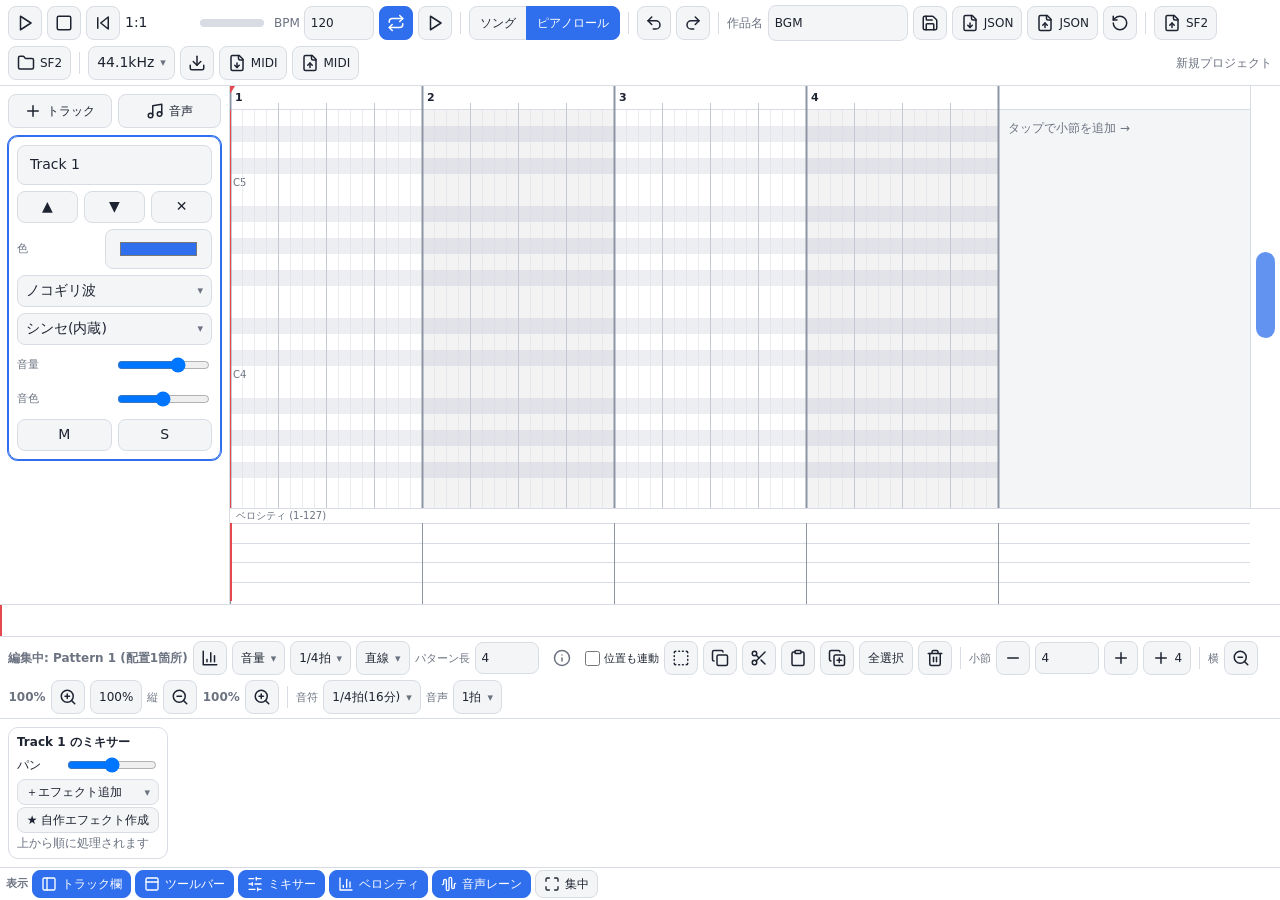
==== commit 4ef03e48: "Add files via upload" ====
--- a/index.html
+++ b/index.html
@@ -67,9 +67,9 @@
 <div id="vlw"><canvas id="vl"></canvas></div></div>
 </main>
 <div id="hs"><div id="hsT"></div><i id="hsP"></i></div>
-<div class="bar2" id="abar" style="display:none"><b id="ainfo"></b><input id="an" style="width:110px;min-height:32px"><select id="akd"><option value="vol">音量</option><option value="pitch">ピッチ</option><option value="echo">エコー</option><option value="pan">パン</option><option value="filter">フィルター</option><option value="reverb">リバーブ</option></select> <button id="paMode" type="button" class="ib" style="min-height:32px">直線</button><label style="font-size:12px;display:flex;align-items:center;gap:4px"><input id="paSnap" type="checkbox" checked>スナップ</label><label style="font-size:12px">時間 <input id="paTime" type="number" min="0" step="0.25" style="width:65px;min-height:30px"></label><label style="font-size:12px">値 <input id="paValue" type="number" min="-1" max="1" step="0.01" style="width:65px;min-height:30px"></label><button id="amLine">折れ線</button><button id="amCurve">曲線</button><span class="acv">滑らかさ</span><input class="acv" id="asm" type="range" min="0" max="1" step=".05" style="width:90px;min-height:24px"><span class="apt">範囲±半音</span><input class="apt" id="arng" type="number" min="1" max="48" style="width:60px;min-height:32px;padding:2px 6px"><span class="aeo">遅延(秒)</span><input class="aeo" id="atm" type="number" step=".05" min=".02" max="1" style="width:64px;min-height:32px;padding:2px 6px"><span class="aeo">フィードバック</span><input class="aeo" id="afb" type="number" step=".05" min="0" max=".85" style="width:64px;min-height:32px;padding:2px 6px"><span>長さ(小節)</span><input id="alen" type="number" min="1" max="64" style="width:60px;min-height:32px;padding:2px 6px"><label><input type="checkbox" id="asnOn" checked>スナップ</label><span>点:タップ追加 / ドラッグ移動 / 右クリックかDelete削除 / 範囲選択:選択モードかShift</span></div>
-<div class="bar2" id="sgbar" style="display:none"><b>ソング</b><select id="akind"><option value="vol">音量</option><option value="pitch">ピッチ</option><option value="echo">エコー</option><option value="pan">パン</option><option value="filter">フィルター</option><option value="reverb">リバーブ</option></select> <button id="paMode" type="button" class="ib" style="min-height:32px">直線</button><label style="font-size:12px;display:flex;align-items:center;gap:4px"><input id="paSnap" type="checkbox" checked>スナップ</label><label style="font-size:12px">時間 <input id="paTime" type="number" min="0" step="0.25" style="width:65px;min-height:30px"></label><label style="font-size:12px">値 <input id="paValue" type="number" min="-1" max="1" step="0.01" style="width:65px;min-height:30px"></label><button id="sgAT">＋オートメーショントラック</button><button id="sgDelAT">AUTOトラック削除</button><input id="pn" placeholder="パターン名" style="width:130px;min-height:32px"><input id="pc" type="color" style="width:44px;min-height:32px;padding:2px"><button id="sgOpen">ピアノロールで開く</button><button id="sgDup">複製(同じパターンを参照)</button><button id="sgCopy">独立コピー</button><button id="sgDel">ブロック削除</button><button id="sgDelP">パターン削除</button><span class="sep"></span><button id="sgRange" class="ib lbl" data-toggle="1" data-tip="再生範囲編集モード: OFF(右端ドラッグでブロック幅と再生範囲を同時に変更)" aria-label="再生範囲編集モード"><svg class="ic" aria-hidden="true"><use href="#i-ruler"/></svg><span class="lb">再生範囲</span></button><button id="sgSizes" class="ib lbl" data-tip="選択ブロックの長さ・再生範囲を数値で編集" aria-label="ブロック長と再生範囲を編集"><svg class="ic" aria-hidden="true"><use href="#i-move-h"/></svg><span class="lb">幅・範囲</span></button><span class="sl">スナップ</span><select id="sgSnap" aria-label="ブロックのスナップ" data-dd-search="0" data-tip="ブロックの移動・幅・範囲のスナップ(なし=自由に細かく)"><option value="4" selected>1小節</option><option value="1">1拍</option><option value="0.25">1/16</option><option value="0">なし</option></select><span class="ib sq hint" tabindex="0" role="img" aria-label="操作のヒント" data-tip="空きマスをタップ:新規 / ダブルタップ:開く / 右端ドラッグ:ブロック長と再生範囲を変更 / 長押し・右クリック:メニュー / 「再生範囲」ON:オレンジの取っ手で再生範囲のみ変更"><svg class="ic" aria-hidden="true"><use href="#i-info"/></svg></span></div>
-<div class="bar2"><b id="pinfo"></b><button id="patAuto" class="ib sq" data-tip="編集中のブロックのオートメーションを描く" aria-label="ブロック内オートメーション"><svg class="ic" aria-hidden="true"><use href="#i-chart"/></svg></button><select id="patAutoKind" aria-label="オートメーションの種類" style="display:none;min-height:32px;padding:2px 6px"><option value="vol">音量</option><option value="pitch">ピッチ</option><option value="echo">エコー</option><option value="pan">パン</option><option value="filter">フィルター</option><option value="reverb">リバーブ</option></select> <button id="paMode" type="button" class="ib" style="min-height:32px">直線</button><label style="font-size:12px;display:flex;align-items:center;gap:4px"><input id="paSnap" type="checkbox" checked>スナップ</label><label style="font-size:12px">時間 <input id="paTime" type="number" min="0" step="0.25" style="width:65px;min-height:30px"></label><label style="font-size:12px">値 <input id="paValue" type="number" min="-1" max="1" step="0.01" style="width:65px;min-height:30px"></label><span class="sl">パターン長</span><input id="plen" type="number" min="1" max="64" style="width:64px;min-height:32px;padding:2px 6px"><span class="ib sq hint" tabindex="0" role="img" aria-label="操作のヒント" data-tip="タップ:音符を追加 → もう一度タップ:削除(「消去」でON/OFF) / ドラッグ:移動 / 右端ドラッグ:長さ変更 / 範囲選択:選択モードかShift+ドラッグ / スマホ: 空き領域のドラッグでスクロール・2本指でズーム"><svg class="ic" aria-hidden="true"><use href="#i-info"/></svg></span><label class="range-resize-mode" data-tip="OFF: 音符の開始位置を固定して長さだけ変更 / ON: 開始位置も連動して変更"><input type="checkbox" id="rangeResizeMove" aria-label="長さ変更時に位置も連動">位置も連動</label><button id="mdsel" class="ib sq" data-tip="選択モード(ドラッグで範囲選択)" aria-label="選択モード(ドラッグで範囲選択)" data-toggle="1"><svg class="ic" aria-hidden="true"><use href="#i-box-select"/></svg></button><button id="cp" class="ib sq" data-tip="コピー" data-key="Ctrl/⌘+C" aria-label="コピー"><svg class="ic" aria-hidden="true"><use href="#i-copy"/></svg></button><button id="ct" class="ib sq" data-tip="切り取り" data-key="Ctrl/⌘+X" aria-label="切り取り"><svg class="ic" aria-hidden="true"><use href="#i-scissors"/></svg></button><button id="pst" class="ib sq" data-tip="貼り付け(再生位置へ)" data-key="Ctrl/⌘+V" aria-label="貼り付け(再生位置へ)"><svg class="ic" aria-hidden="true"><use href="#i-clipboard"/></svg></button><button id="dup" class="ib sq" data-tip="複製(選択を直後に)" data-key="Ctrl/⌘+D" aria-label="複製(選択を直後に)"><svg class="ic" aria-hidden="true"><use href="#i-copy-plus"/></svg></button><button id="sall" class="ib lbl" data-tip="すべて選択" data-key="Ctrl/⌘+A" aria-label="すべて選択"><span class="lb">全選択</span></button><button id="del" class="ib sq danger" data-tip="選択項目を削除(音符 / ブロック / クリップ)" data-key="Delete" aria-label="選択項目を削除(音符 / ブロック / クリップ)"><svg class="ic" aria-hidden="true"><use href="#i-trash"/></svg></button><span class="sep"></span><span class="sl">小節</span><button id="bm" class="ib sq" data-tip="小節数を1減らす" aria-label="小節数を1減らす"><svg class="ic" aria-hidden="true"><use href="#i-minus"/></svg></button><input id="bars" type="number" min="1" max="256" value="4"><button id="bp" class="ib sq" data-tip="小節数を1増やす" aria-label="小節数を1増やす"><svg class="ic" aria-hidden="true"><use href="#i-plus"/></svg></button><button id="bp4" class="ib lbl" data-tip="小節数を4増やす" aria-label="小節数を4増やす"><svg class="ic" aria-hidden="true"><use href="#i-plus"/></svg><span class="lb">4</span></button><span class="sep"></span><span class="sl">横</span><button id="zhm" class="ib sq" data-tip="横ズーム縮小" data-key="Ctrl+ホイール" aria-label="横ズーム縮小"><svg class="ic" aria-hidden="true"><use href="#i-zoom-out"/></svg></button><b id="zhl" class="zv">100%</b><button id="zhp" class="ib sq" data-tip="横ズーム拡大" data-key="Ctrl+ホイール" aria-label="横ズーム拡大"><svg class="ic" aria-hidden="true"><use href="#i-zoom-in"/></svg></button><button id="zhr" class="ib lbl" data-tip="横ズームを100%に戻す" aria-label="横ズームを100%に戻す"><span class="lb">100%</span></button><span class="sl">縦</span><button id="zvm" class="ib sq" data-tip="縦ズーム縮小" aria-label="縦ズーム縮小"><svg class="ic" aria-hidden="true"><use href="#i-zoom-out"/></svg></button><b id="zvl" class="zv">100%</b><button id="zvp" class="ib sq" data-tip="縦ズーム拡大" aria-label="縦ズーム拡大"><svg class="ic" aria-hidden="true"><use href="#i-zoom-in"/></svg></button><span class="sep"></span><span class="sl">音符</span><select id="grid" aria-label="音符スナップ" data-tip="音符スナップ(細かさ)"><option value="1">1拍(4分)</option><option value="0.5">1/2拍(8分)</option><option value="0.25" selected>1/4拍(16分)</option><option value="0.125">1/8拍(32分)</option><option value="0.0625">1/16拍(64分)</option><option value="0.3333333333333333">3連(1/3拍)</option><option value="0.16666666666666666">3連(1/6拍)</option><option value="0.01">ほぼ自由</option></select><span class="sl">音声</span><select id="asn" aria-label="音声スナップ" data-tip="音声クリップのスナップ"><option value="4">1小節</option><option value="1" selected>1拍</option><option value="0.25">1/16</option><option value="0">なし</option></select><span id="info"></span></div>
+<div class="bar2" id="abar" style="display:none"><b id="ainfo"></b><input id="an" style="width:110px;min-height:32px"><select id="akd"><option value="vol">音量</option><option value="pitch">ピッチ</option><option value="echo">エコー</option></select><button id="amLine">折れ線</button><button id="amCurve">曲線</button><span class="acv">滑らかさ</span><input class="acv" id="asm" type="range" min="0" max="1" step=".05" style="width:90px;min-height:24px"><span class="apt">範囲±半音</span><input class="apt" id="arng" type="number" min="1" max="48" style="width:60px;min-height:32px;padding:2px 6px"><span class="aeo">遅延(秒)</span><input class="aeo" id="atm" type="number" step=".05" min=".02" max="1" style="width:64px;min-height:32px;padding:2px 6px"><span class="aeo">フィードバック</span><input class="aeo" id="afb" type="number" step=".05" min="0" max=".85" style="width:64px;min-height:32px;padding:2px 6px"><span>長さ(小節)</span><input id="alen" type="number" min="1" max="64" style="width:60px;min-height:32px;padding:2px 6px"><label><input type="checkbox" id="asnOn" checked>スナップ</label><span>点:タップ追加 / ドラッグ移動 / 右クリックかDelete削除 / 範囲選択:選択モードかShift</span></div>
+<div class="bar2" id="sgbar" style="display:none"><b>ソング</b><select id="akind"><option value="vol">音量</option><option value="pitch">ピッチ</option><option value="echo">エコー</option></select><button id="sgAT">＋オートメーショントラック</button><button id="sgDelAT">AUTOトラック削除</button><input id="pn" placeholder="パターン名" style="width:130px;min-height:32px"><input id="pc" type="color" style="width:44px;min-height:32px;padding:2px"><button id="sgOpen">ピアノロールで開く</button><button id="sgDup">複製(同じパターンを参照)</button><button id="sgCopy">独立コピー</button><button id="sgDel">ブロック削除</button><button id="sgDelP">パターン削除</button><span class="sep"></span><button id="sgRange" class="ib lbl" data-toggle="1" data-tip="再生範囲編集モード: OFF(右端ドラッグでブロック幅と再生範囲を同時に変更)" aria-label="再生範囲編集モード"><svg class="ic" aria-hidden="true"><use href="#i-ruler"/></svg><span class="lb">再生範囲</span></button><button id="sgSizes" class="ib lbl" data-tip="選択ブロックの長さ・再生範囲を数値で編集" aria-label="ブロック長と再生範囲を編集"><svg class="ic" aria-hidden="true"><use href="#i-move-h"/></svg><span class="lb">幅・範囲</span></button><span class="sl">スナップ</span><select id="sgSnap" aria-label="ブロックのスナップ" data-dd-search="0" data-tip="ブロックの移動・幅・範囲のスナップ(なし=自由に細かく)"><option value="4" selected>1小節</option><option value="1">1拍</option><option value="0.25">1/16</option><option value="0">なし</option></select><span class="ib sq hint" tabindex="0" role="img" aria-label="操作のヒント" data-tip="空きマスをタップ:新規 / ダブルタップ:開く / 右端ドラッグ:ブロック長と再生範囲を変更 / 長押し・右クリック:メニュー / 「再生範囲」ON:オレンジの取っ手で再生範囲のみ変更"><svg class="ic" aria-hidden="true"><use href="#i-info"/></svg></span></div>
+<div class="bar2"><b id="pinfo"></b><button id="patAuto" class="ib sq" data-tip="編集中のブロックのオートメーションを描く" aria-label="ブロック内オートメーション"><svg class="ic" aria-hidden="true"><use href="#i-chart"/></svg></button><select id="patAutoKind" aria-label="オートメーションの種類" style="display:none;min-height:32px;padding:2px 6px"><option value="vol">音量</option><option value="pitch">ピッチ</option><option value="echo">エコー</option><option value="pan">パン</option><option value="filter">フィルター</option><option value="reverb">リバーブ</option></select><label class="sl" style="display:none" id="paSnapWrap"><input type="checkbox" id="paSnap" checked>スナップ</label><select id="paGrid" style="display:none;width:70px" aria-label="オートメーショングリッド"><option value="0.25">1/4拍</option><option value="0.5">1/2拍</option><option value="1">1拍</option></select><select id="paShape" style="display:none;width:82px" aria-label="補間方式"><option value="line">直線</option><option value="step">段階</option><option value="smooth">曲線</option></select><button id="paDelete" class="ib sq" style="display:none" data-tip="選択点を削除">×</button><span class="sl">パターン長</span><input id="plen" type="number" min="1" max="64" style="width:64px;min-height:32px;padding:2px 6px"><span class="ib sq hint" tabindex="0" role="img" aria-label="操作のヒント" data-tip="タップ:音符を追加 → もう一度タップ:削除(「消去」でON/OFF) / ドラッグ:移動 / 右端ドラッグ:長さ変更 / 範囲選択:選択モードかShift+ドラッグ / スマホ: 空き領域のドラッグでスクロール・2本指でズーム"><svg class="ic" aria-hidden="true"><use href="#i-info"/></svg></span><label class="range-resize-mode" data-tip="OFF: 音符の開始位置を固定して長さだけ変更 / ON: 開始位置も連動して変更"><input type="checkbox" id="rangeResizeMove" aria-label="長さ変更時に位置も連動">位置も連動</label><button id="mdsel" class="ib sq" data-tip="選択モード(ドラッグで範囲選択)" aria-label="選択モード(ドラッグで範囲選択)" data-toggle="1"><svg class="ic" aria-hidden="true"><use href="#i-box-select"/></svg></button><button id="cp" class="ib sq" data-tip="コピー" data-key="Ctrl/⌘+C" aria-label="コピー"><svg class="ic" aria-hidden="true"><use href="#i-copy"/></svg></button><button id="ct" class="ib sq" data-tip="切り取り" data-key="Ctrl/⌘+X" aria-label="切り取り"><svg class="ic" aria-hidden="true"><use href="#i-scissors"/></svg></button><button id="pst" class="ib sq" data-tip="貼り付け(再生位置へ)" data-key="Ctrl/⌘+V" aria-label="貼り付け(再生位置へ)"><svg class="ic" aria-hidden="true"><use href="#i-clipboard"/></svg></button><button id="dup" class="ib sq" data-tip="複製(選択を直後に)" data-key="Ctrl/⌘+D" aria-label="複製(選択を直後に)"><svg class="ic" aria-hidden="true"><use href="#i-copy-plus"/></svg></button><button id="sall" class="ib lbl" data-tip="すべて選択" data-key="Ctrl/⌘+A" aria-label="すべて選択"><span class="lb">全選択</span></button><button id="del" class="ib sq danger" data-tip="選択項目を削除(音符 / ブロック / クリップ)" data-key="Delete" aria-label="選択項目を削除(音符 / ブロック / クリップ)"><svg class="ic" aria-hidden="true"><use href="#i-trash"/></svg></button><span class="sep"></span><span class="sl">小節</span><button id="bm" class="ib sq" data-tip="小節数を1減らす" aria-label="小節数を1減らす"><svg class="ic" aria-hidden="true"><use href="#i-minus"/></svg></button><input id="bars" type="number" min="1" max="256" value="4"><button id="bp" class="ib sq" data-tip="小節数を1増やす" aria-label="小節数を1増やす"><svg class="ic" aria-hidden="true"><use href="#i-plus"/></svg></button><button id="bp4" class="ib lbl" data-tip="小節数を4増やす" aria-label="小節数を4増やす"><svg class="ic" aria-hidden="true"><use href="#i-plus"/></svg><span class="lb">4</span></button><span class="sep"></span><span class="sl">横</span><button id="zhm" class="ib sq" data-tip="横ズーム縮小" data-key="Ctrl+ホイール" aria-label="横ズーム縮小"><svg class="ic" aria-hidden="true"><use href="#i-zoom-out"/></svg></button><b id="zhl" class="zv">100%</b><button id="zhp" class="ib sq" data-tip="横ズーム拡大" data-key="Ctrl+ホイール" aria-label="横ズーム拡大"><svg class="ic" aria-hidden="true"><use href="#i-zoom-in"/></svg></button><button id="zhr" class="ib lbl" data-tip="横ズームを100%に戻す" aria-label="横ズームを100%に戻す"><span class="lb">100%</span></button><span class="sl">縦</span><button id="zvm" class="ib sq" data-tip="縦ズーム縮小" aria-label="縦ズーム縮小"><svg class="ic" aria-hidden="true"><use href="#i-zoom-out"/></svg></button><b id="zvl" class="zv">100%</b><button id="zvp" class="ib sq" data-tip="縦ズーム拡大" aria-label="縦ズーム拡大"><svg class="ic" aria-hidden="true"><use href="#i-zoom-in"/></svg></button><span class="sep"></span><span class="sl">音符</span><select id="grid" aria-label="音符スナップ" data-tip="音符スナップ(細かさ)"><option value="1">1拍(4分)</option><option value="0.5">1/2拍(8分)</option><option value="0.25" selected>1/4拍(16分)</option><option value="0.125">1/8拍(32分)</option><option value="0.0625">1/16拍(64分)</option><option value="0.3333333333333333">3連(1/3拍)</option><option value="0.16666666666666666">3連(1/6拍)</option><option value="0.01">ほぼ自由</option></select><span class="sl">音声</span><select id="asn" aria-label="音声スナップ" data-tip="音声クリップのスナップ"><option value="4">1小節</option><option value="1" selected>1拍</option><option value="0.25">1/16</option><option value="0">なし</option></select><span id="info"></span></div>
 <div id="mx"></div>
 <div id="dock"><b style="font-size:11px;color:var(--mut);align-self:center;white-space:nowrap">表示</b><button class="ib lbl" data-pn="tr" data-toggle="1" data-tip="トラック欄の表示 / 非表示" aria-label="トラック欄の表示 / 非表示"><svg class="ic" aria-hidden="true"><use href="#i-panel-left"/></svg><span class="lb">トラック欄</span></button><button class="ib lbl" data-pn="tb" data-toggle="1" data-tip="編集ツールバーの表示 / 非表示" aria-label="編集ツールバーの表示 / 非表示"><svg class="ic" aria-hidden="true"><use href="#i-panel-top"/></svg><span class="lb">ツールバー</span></button><button class="ib lbl" data-pn="mx" data-toggle="1" data-tip="ミキサーの表示 / 非表示" aria-label="ミキサーの表示 / 非表示"><svg class="ic" aria-hidden="true"><use href="#i-sliders"/></svg><span class="lb">ミキサー</span></button><button class="ib lbl" data-pn="vl" data-toggle="1" data-tip="ベロシティの表示 / 非表示" aria-label="ベロシティの表示 / 非表示"><svg class="ic" aria-hidden="true"><use href="#i-chart"/></svg><span class="lb">ベロシティ</span></button><button class="ib lbl" data-pn="al" data-toggle="1" data-tip="音声レーンの表示 / 非表示" aria-label="音声レーンの表示 / 非表示"><svg class="ic" aria-hidden="true"><use href="#i-waveform"/></svg><span class="lb">音声レーン</span></button><button id="pnFocus" class="ib lbl" data-toggle="1" data-tip="すべてのパネルをしまう(集中)" aria-label="すべてのパネルをしまう"><svg class="ic" aria-hidden="true"><use href="#i-maximize"/></svg><span class="lb">集中</span></button></div>
 <input type="file" id="file" accept=".json" hidden>
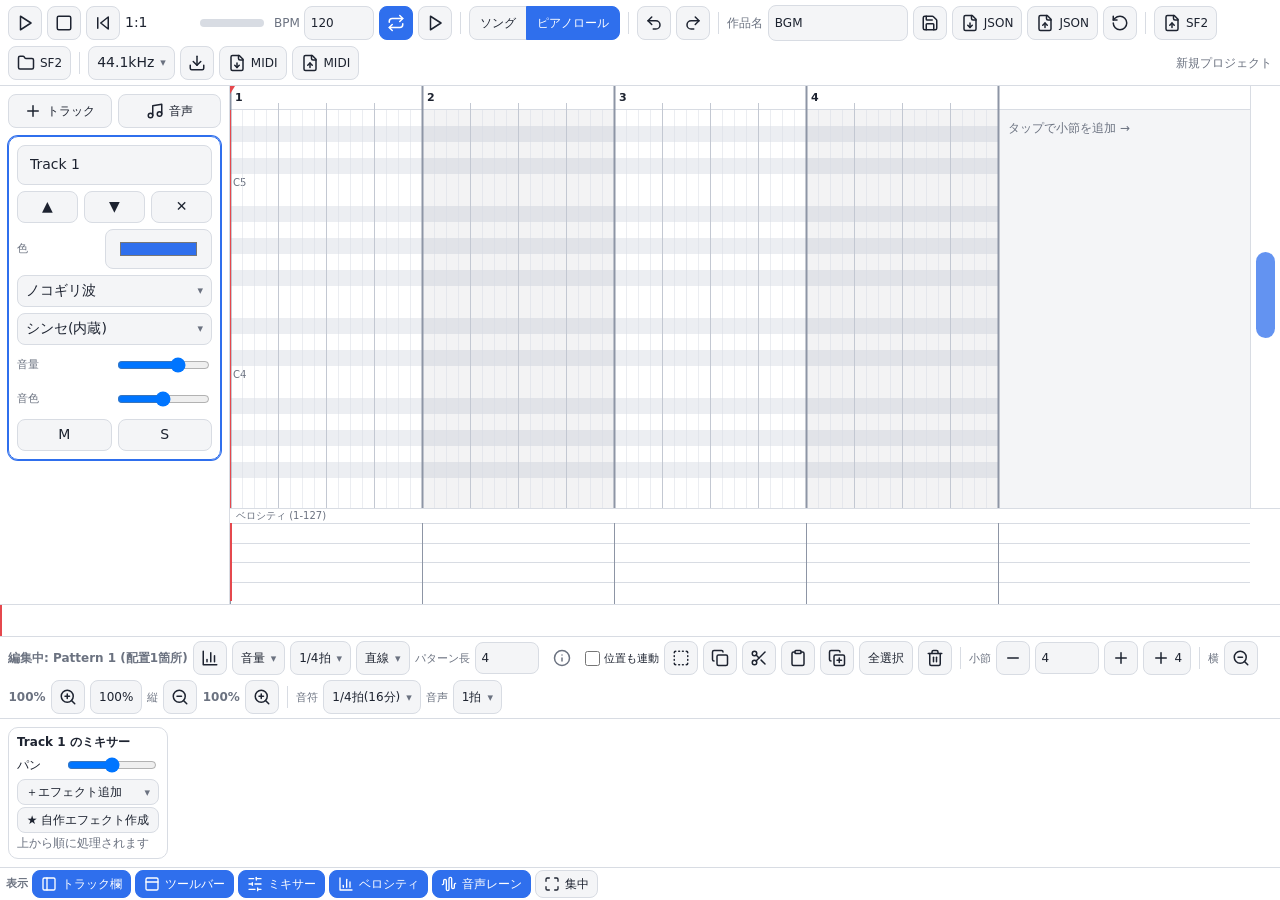
==== commit 92df42e3: "Add files via upload" ====
--- a/index.html
+++ b/index.html
@@ -69,7 +69,7 @@
 <div id="hs"><div id="hsT"></div><i id="hsP"></i></div>
 <div class="bar2" id="abar" style="display:none"><b id="ainfo"></b><input id="an" style="width:110px;min-height:32px"><select id="akd"><option value="vol">音量</option><option value="pitch">ピッチ</option><option value="echo">エコー</option></select><button id="amLine">折れ線</button><button id="amCurve">曲線</button><span class="acv">滑らかさ</span><input class="acv" id="asm" type="range" min="0" max="1" step=".05" style="width:90px;min-height:24px"><span class="apt">範囲±半音</span><input class="apt" id="arng" type="number" min="1" max="48" style="width:60px;min-height:32px;padding:2px 6px"><span class="aeo">遅延(秒)</span><input class="aeo" id="atm" type="number" step=".05" min=".02" max="1" style="width:64px;min-height:32px;padding:2px 6px"><span class="aeo">フィードバック</span><input class="aeo" id="afb" type="number" step=".05" min="0" max=".85" style="width:64px;min-height:32px;padding:2px 6px"><span>長さ(小節)</span><input id="alen" type="number" min="1" max="64" style="width:60px;min-height:32px;padding:2px 6px"><label><input type="checkbox" id="asnOn" checked>スナップ</label><span>点:タップ追加 / ドラッグ移動 / 右クリックかDelete削除 / 範囲選択:選択モードかShift</span></div>
 <div class="bar2" id="sgbar" style="display:none"><b>ソング</b><select id="akind"><option value="vol">音量</option><option value="pitch">ピッチ</option><option value="echo">エコー</option></select><button id="sgAT">＋オートメーショントラック</button><button id="sgDelAT">AUTOトラック削除</button><input id="pn" placeholder="パターン名" style="width:130px;min-height:32px"><input id="pc" type="color" style="width:44px;min-height:32px;padding:2px"><button id="sgOpen">ピアノロールで開く</button><button id="sgDup">複製(同じパターンを参照)</button><button id="sgCopy">独立コピー</button><button id="sgDel">ブロック削除</button><button id="sgDelP">パターン削除</button><span class="sep"></span><button id="sgRange" class="ib lbl" data-toggle="1" data-tip="再生範囲編集モード: OFF(右端ドラッグでブロック幅と再生範囲を同時に変更)" aria-label="再生範囲編集モード"><svg class="ic" aria-hidden="true"><use href="#i-ruler"/></svg><span class="lb">再生範囲</span></button><button id="sgSizes" class="ib lbl" data-tip="選択ブロックの長さ・再生範囲を数値で編集" aria-label="ブロック長と再生範囲を編集"><svg class="ic" aria-hidden="true"><use href="#i-move-h"/></svg><span class="lb">幅・範囲</span></button><span class="sl">スナップ</span><select id="sgSnap" aria-label="ブロックのスナップ" data-dd-search="0" data-tip="ブロックの移動・幅・範囲のスナップ(なし=自由に細かく)"><option value="4" selected>1小節</option><option value="1">1拍</option><option value="0.25">1/16</option><option value="0">なし</option></select><span class="ib sq hint" tabindex="0" role="img" aria-label="操作のヒント" data-tip="空きマスをタップ:新規 / ダブルタップ:開く / 右端ドラッグ:ブロック長と再生範囲を変更 / 長押し・右クリック:メニュー / 「再生範囲」ON:オレンジの取っ手で再生範囲のみ変更"><svg class="ic" aria-hidden="true"><use href="#i-info"/></svg></span></div>
-<div class="bar2"><b id="pinfo"></b><button id="patAuto" class="ib sq" data-tip="編集中のブロックのオートメーションを描く" aria-label="ブロック内オートメーション"><svg class="ic" aria-hidden="true"><use href="#i-chart"/></svg></button><select id="patAutoKind" aria-label="オートメーションの種類" style="display:none;min-height:32px;padding:2px 6px"><option value="vol">音量</option><option value="pitch">ピッチ</option><option value="echo">エコー</option><option value="pan">パン</option><option value="filter">フィルター</option><option value="reverb">リバーブ</option></select><label class="sl" style="display:none" id="paSnapWrap"><input type="checkbox" id="paSnap" checked>スナップ</label><select id="paGrid" style="display:none;width:70px" aria-label="オートメーショングリッド"><option value="0.25">1/4拍</option><option value="0.5">1/2拍</option><option value="1">1拍</option></select><select id="paShape" style="display:none;width:82px" aria-label="補間方式"><option value="line">直線</option><option value="step">段階</option><option value="smooth">曲線</option></select><button id="paDelete" class="ib sq" style="display:none" data-tip="選択点を削除">×</button><span class="sl">パターン長</span><input id="plen" type="number" min="1" max="64" style="width:64px;min-height:32px;padding:2px 6px"><span class="ib sq hint" tabindex="0" role="img" aria-label="操作のヒント" data-tip="タップ:音符を追加 → もう一度タップ:削除(「消去」でON/OFF) / ドラッグ:移動 / 右端ドラッグ:長さ変更 / 範囲選択:選択モードかShift+ドラッグ / スマホ: 空き領域のドラッグでスクロール・2本指でズーム"><svg class="ic" aria-hidden="true"><use href="#i-info"/></svg></span><label class="range-resize-mode" data-tip="OFF: 音符の開始位置を固定して長さだけ変更 / ON: 開始位置も連動して変更"><input type="checkbox" id="rangeResizeMove" aria-label="長さ変更時に位置も連動">位置も連動</label><button id="mdsel" class="ib sq" data-tip="選択モード(ドラッグで範囲選択)" aria-label="選択モード(ドラッグで範囲選択)" data-toggle="1"><svg class="ic" aria-hidden="true"><use href="#i-box-select"/></svg></button><button id="cp" class="ib sq" data-tip="コピー" data-key="Ctrl/⌘+C" aria-label="コピー"><svg class="ic" aria-hidden="true"><use href="#i-copy"/></svg></button><button id="ct" class="ib sq" data-tip="切り取り" data-key="Ctrl/⌘+X" aria-label="切り取り"><svg class="ic" aria-hidden="true"><use href="#i-scissors"/></svg></button><button id="pst" class="ib sq" data-tip="貼り付け(再生位置へ)" data-key="Ctrl/⌘+V" aria-label="貼り付け(再生位置へ)"><svg class="ic" aria-hidden="true"><use href="#i-clipboard"/></svg></button><button id="dup" class="ib sq" data-tip="複製(選択を直後に)" data-key="Ctrl/⌘+D" aria-label="複製(選択を直後に)"><svg class="ic" aria-hidden="true"><use href="#i-copy-plus"/></svg></button><button id="sall" class="ib lbl" data-tip="すべて選択" data-key="Ctrl/⌘+A" aria-label="すべて選択"><span class="lb">全選択</span></button><button id="del" class="ib sq danger" data-tip="選択項目を削除(音符 / ブロック / クリップ)" data-key="Delete" aria-label="選択項目を削除(音符 / ブロック / クリップ)"><svg class="ic" aria-hidden="true"><use href="#i-trash"/></svg></button><span class="sep"></span><span class="sl">小節</span><button id="bm" class="ib sq" data-tip="小節数を1減らす" aria-label="小節数を1減らす"><svg class="ic" aria-hidden="true"><use href="#i-minus"/></svg></button><input id="bars" type="number" min="1" max="256" value="4"><button id="bp" class="ib sq" data-tip="小節数を1増やす" aria-label="小節数を1増やす"><svg class="ic" aria-hidden="true"><use href="#i-plus"/></svg></button><button id="bp4" class="ib lbl" data-tip="小節数を4増やす" aria-label="小節数を4増やす"><svg class="ic" aria-hidden="true"><use href="#i-plus"/></svg><span class="lb">4</span></button><span class="sep"></span><span class="sl">横</span><button id="zhm" class="ib sq" data-tip="横ズーム縮小" data-key="Ctrl+ホイール" aria-label="横ズーム縮小"><svg class="ic" aria-hidden="true"><use href="#i-zoom-out"/></svg></button><b id="zhl" class="zv">100%</b><button id="zhp" class="ib sq" data-tip="横ズーム拡大" data-key="Ctrl+ホイール" aria-label="横ズーム拡大"><svg class="ic" aria-hidden="true"><use href="#i-zoom-in"/></svg></button><button id="zhr" class="ib lbl" data-tip="横ズームを100%に戻す" aria-label="横ズームを100%に戻す"><span class="lb">100%</span></button><span class="sl">縦</span><button id="zvm" class="ib sq" data-tip="縦ズーム縮小" aria-label="縦ズーム縮小"><svg class="ic" aria-hidden="true"><use href="#i-zoom-out"/></svg></button><b id="zvl" class="zv">100%</b><button id="zvp" class="ib sq" data-tip="縦ズーム拡大" aria-label="縦ズーム拡大"><svg class="ic" aria-hidden="true"><use href="#i-zoom-in"/></svg></button><span class="sep"></span><span class="sl">音符</span><select id="grid" aria-label="音符スナップ" data-tip="音符スナップ(細かさ)"><option value="1">1拍(4分)</option><option value="0.5">1/2拍(8分)</option><option value="0.25" selected>1/4拍(16分)</option><option value="0.125">1/8拍(32分)</option><option value="0.0625">1/16拍(64分)</option><option value="0.3333333333333333">3連(1/3拍)</option><option value="0.16666666666666666">3連(1/6拍)</option><option value="0.01">ほぼ自由</option></select><span class="sl">音声</span><select id="asn" aria-label="音声スナップ" data-tip="音声クリップのスナップ"><option value="4">1小節</option><option value="1" selected>1拍</option><option value="0.25">1/16</option><option value="0">なし</option></select><span id="info"></span></div>
+<div class="bar2"><b id="pinfo"></b><button id="patAuto" class="ib sq" data-tip="編集中のブロックのオートメーションを描く" aria-label="ブロック内オートメーション"><svg class="ic" aria-hidden="true"><use href="#i-chart"/></svg></button><select id="patAutoKind" aria-label="オートメーションの種類" style="display:none;min-height:32px;padding:2px 6px"><option value="vol">音量</option><option value="pitch">ピッチ</option><option value="echo">エコー</option></select><label id="paSnapWrap" style="display:none"><input type="checkbox" id="paSnap" checked>スナップ</label><select id="paGrid" style="display:none;width:70px" aria-label="点の間隔"><option value="0.25">1/4拍</option><option value="0.5">1/2拍</option><option value="1">1拍</option></select><select id="paShape" style="display:none;width:76px" aria-label="補間方式"><option value="line">直線</option><option value="step">段階</option><option value="smooth">曲線</option></select><label id="paTimeWrap" style="display:none">時間 <input id="paTime" type="number" min="0" step="0.25" style="width:66px"></label><label id="paValueWrap" style="display:none">値 <input id="paValue" type="number" step="0.05" style="width:66px"></label><button id="paDelete" style="display:none" class="ib sq" aria-label="制御点を削除">×</button><button id="paCopy" style="display:none" class="ib sq" aria-label="制御点をコピー">コピー</button><button id="paPaste" style="display:none" class="ib sq" aria-label="制御点を貼り付け">貼付</button><span class="sl">パターン長</span><input id="plen" type="number" min="1" max="64" style="width:64px;min-height:32px;padding:2px 6px"><span class="ib sq hint" tabindex="0" role="img" aria-label="操作のヒント" data-tip="タップ:音符を追加 → もう一度タップ:削除(「消去」でON/OFF) / ドラッグ:移動 / 右端ドラッグ:長さ変更 / 範囲選択:選択モードかShift+ドラッグ / スマホ: 空き領域のドラッグでスクロール・2本指でズーム"><svg class="ic" aria-hidden="true"><use href="#i-info"/></svg></span><label class="range-resize-mode" data-tip="OFF: 音符の開始位置を固定して長さだけ変更 / ON: 開始位置も連動して変更"><input type="checkbox" id="rangeResizeMove" aria-label="長さ変更時に位置も連動">位置も連動</label><button id="mdsel" class="ib sq" data-tip="選択モード(ドラッグで範囲選択)" aria-label="選択モード(ドラッグで範囲選択)" data-toggle="1"><svg class="ic" aria-hidden="true"><use href="#i-box-select"/></svg></button><button id="cp" class="ib sq" data-tip="コピー" data-key="Ctrl/⌘+C" aria-label="コピー"><svg class="ic" aria-hidden="true"><use href="#i-copy"/></svg></button><button id="ct" class="ib sq" data-tip="切り取り" data-key="Ctrl/⌘+X" aria-label="切り取り"><svg class="ic" aria-hidden="true"><use href="#i-scissors"/></svg></button><button id="pst" class="ib sq" data-tip="貼り付け(再生位置へ)" data-key="Ctrl/⌘+V" aria-label="貼り付け(再生位置へ)"><svg class="ic" aria-hidden="true"><use href="#i-clipboard"/></svg></button><button id="dup" class="ib sq" data-tip="複製(選択を直後に)" data-key="Ctrl/⌘+D" aria-label="複製(選択を直後に)"><svg class="ic" aria-hidden="true"><use href="#i-copy-plus"/></svg></button><button id="sall" class="ib lbl" data-tip="すべて選択" data-key="Ctrl/⌘+A" aria-label="すべて選択"><span class="lb">全選択</span></button><button id="del" class="ib sq danger" data-tip="選択項目を削除(音符 / ブロック / クリップ)" data-key="Delete" aria-label="選択項目を削除(音符 / ブロック / クリップ)"><svg class="ic" aria-hidden="true"><use href="#i-trash"/></svg></button><span class="sep"></span><span class="sl">小節</span><button id="bm" class="ib sq" data-tip="小節数を1減らす" aria-label="小節数を1減らす"><svg class="ic" aria-hidden="true"><use href="#i-minus"/></svg></button><input id="bars" type="number" min="1" max="256" value="4"><button id="bp" class="ib sq" data-tip="小節数を1増やす" aria-label="小節数を1増やす"><svg class="ic" aria-hidden="true"><use href="#i-plus"/></svg></button><button id="bp4" class="ib lbl" data-tip="小節数を4増やす" aria-label="小節数を4増やす"><svg class="ic" aria-hidden="true"><use href="#i-plus"/></svg><span class="lb">4</span></button><span class="sep"></span><span class="sl">横</span><button id="zhm" class="ib sq" data-tip="横ズーム縮小" data-key="Ctrl+ホイール" aria-label="横ズーム縮小"><svg class="ic" aria-hidden="true"><use href="#i-zoom-out"/></svg></button><b id="zhl" class="zv">100%</b><button id="zhp" class="ib sq" data-tip="横ズーム拡大" data-key="Ctrl+ホイール" aria-label="横ズーム拡大"><svg class="ic" aria-hidden="true"><use href="#i-zoom-in"/></svg></button><button id="zhr" class="ib lbl" data-tip="横ズームを100%に戻す" aria-label="横ズームを100%に戻す"><span class="lb">100%</span></button><span class="sl">縦</span><button id="zvm" class="ib sq" data-tip="縦ズーム縮小" aria-label="縦ズーム縮小"><svg class="ic" aria-hidden="true"><use href="#i-zoom-out"/></svg></button><b id="zvl" class="zv">100%</b><button id="zvp" class="ib sq" data-tip="縦ズーム拡大" aria-label="縦ズーム拡大"><svg class="ic" aria-hidden="true"><use href="#i-zoom-in"/></svg></button><span class="sep"></span><span class="sl">音符</span><select id="grid" aria-label="音符スナップ" data-tip="音符スナップ(細かさ)"><option value="1">1拍(4分)</option><option value="0.5">1/2拍(8分)</option><option value="0.25" selected>1/4拍(16分)</option><option value="0.125">1/8拍(32分)</option><option value="0.0625">1/16拍(64分)</option><option value="0.3333333333333333">3連(1/3拍)</option><option value="0.16666666666666666">3連(1/6拍)</option><option value="0.01">ほぼ自由</option></select><span class="sl">音声</span><select id="asn" aria-label="音声スナップ" data-tip="音声クリップのスナップ"><option value="4">1小節</option><option value="1" selected>1拍</option><option value="0.25">1/16</option><option value="0">なし</option></select><span id="info"></span></div>
 <div id="mx"></div>
 <div id="dock"><b style="font-size:11px;color:var(--mut);align-self:center;white-space:nowrap">表示</b><button class="ib lbl" data-pn="tr" data-toggle="1" data-tip="トラック欄の表示 / 非表示" aria-label="トラック欄の表示 / 非表示"><svg class="ic" aria-hidden="true"><use href="#i-panel-left"/></svg><span class="lb">トラック欄</span></button><button class="ib lbl" data-pn="tb" data-toggle="1" data-tip="編集ツールバーの表示 / 非表示" aria-label="編集ツールバーの表示 / 非表示"><svg class="ic" aria-hidden="true"><use href="#i-panel-top"/></svg><span class="lb">ツールバー</span></button><button class="ib lbl" data-pn="mx" data-toggle="1" data-tip="ミキサーの表示 / 非表示" aria-label="ミキサーの表示 / 非表示"><svg class="ic" aria-hidden="true"><use href="#i-sliders"/></svg><span class="lb">ミキサー</span></button><button class="ib lbl" data-pn="vl" data-toggle="1" data-tip="ベロシティの表示 / 非表示" aria-label="ベロシティの表示 / 非表示"><svg class="ic" aria-hidden="true"><use href="#i-chart"/></svg><span class="lb">ベロシティ</span></button><button class="ib lbl" data-pn="al" data-toggle="1" data-tip="音声レーンの表示 / 非表示" aria-label="音声レーンの表示 / 非表示"><svg class="ic" aria-hidden="true"><use href="#i-waveform"/></svg><span class="lb">音声レーン</span></button><button id="pnFocus" class="ib lbl" data-toggle="1" data-tip="すべてのパネルをしまう(集中)" aria-label="すべてのパネルをしまう"><svg class="ic" aria-hidden="true"><use href="#i-maximize"/></svg><span class="lb">集中</span></button></div>
 <input type="file" id="file" accept=".json" hidden>
--- a/style.css
+++ b/style.css
@@ -153,3 +153,51 @@
 #patAuto.on{background:var(--acc);color:#fff;border-color:var(--acc)}
 #patAutoKind{max-width:110px}
 #sgAT,#sgDelAT,#sgbar>#akind{display:none!important}
+
+/* ==== 画面が小さいとき(幅700px以下)だけ: ボタン(中の文字・アイコン含む)を約2/3に縮小 ====
+   端末(iPhone/Android/PC)は問わず、画面幅だけで切り替わります。
+   (ドロップダウンの表示ボタン [aria-haspopup] は「選択欄」なので対象外) */
+@media(max-width:700px){
+html:root :where(button:not([aria-haspopup])){font-size:.6667em;padding:5px 8px;min-height:27px;border-radius:5px}
+
+/* ヘッダー・ツールバー・表示バーのアイコンボタン */
+html:root button.ib{height:27px;min-height:27px;min-width:27px;padding:0 5px;gap:3px;border-radius:5px}
+html:root button.ib.sq{width:27px;padding:0}
+html:root button.ib .lb{font-size:8px}
+html:root button .ic{width:12px;height:12px}
+html:root #dock button.ib{height:23px;min-height:23px;padding:0 5px;font-size:8px}
+html:root #dock button .ic{width:11px;height:11px}
+html:root #dock button.ib .lb{font-size:8px}
+
+/* ソング / ピアノロール 切替 */
+html:root .seg button{height:27px;min-height:27px;padding:0 7px;font-size:8px}
+html:root .seg button:first-child{border-radius:5px 0 0 5px}
+html:root .seg button:last-child{border-radius:0 5px 5px 0}
+
+/* トラック欄 */
+html:root .trk button{padding:3px 5px;min-height:21px}
+html:root .trk .r:first-child button{padding-left:3px;padding-right:3px}
+
+/* ミキサー */
+html:root .fx button{padding:1px 5px;min-height:25px;min-width:25px}
+
+/* 編集ツールバー(オートメーション等の文字ボタン) */
+html:root .bar2 button{padding:1px 7px;min-height:21px}
+html:root .bar2 button.ib{height:27px;min-height:27px;padding:0 5px}
+html:root .bar2 button.ib.sq{width:27px;padding:0}
+
+/* 自作エフェクト画面 */
+html:root .fxt button{min-height:25px}
+html:root #fsPal button{min-height:27px;margin-bottom:3px}
+html:root .fn .fdel{min-height:20px;min-width:20px;font-size:10px;padding:0}
+
+/* SF2ライブラリ */
+html:root .sflt button{min-height:25px}
+html:root .sfd button,html:root .sff button{min-height:21px;min-width:21px;padding:0 4px}
+html:root .plr button{min-height:24px;min-width:24px}
+html:root .sfh button{min-height:24px}
+html:root #sflR button[data-more]{min-height:28px!important;margin-top:4px!important}
+
+/* ダイアログ(書き出し・SE編集・ブロック長) */
+html:root .xdlg .xb button{min-height:28px;padding:0 11px}
+}
